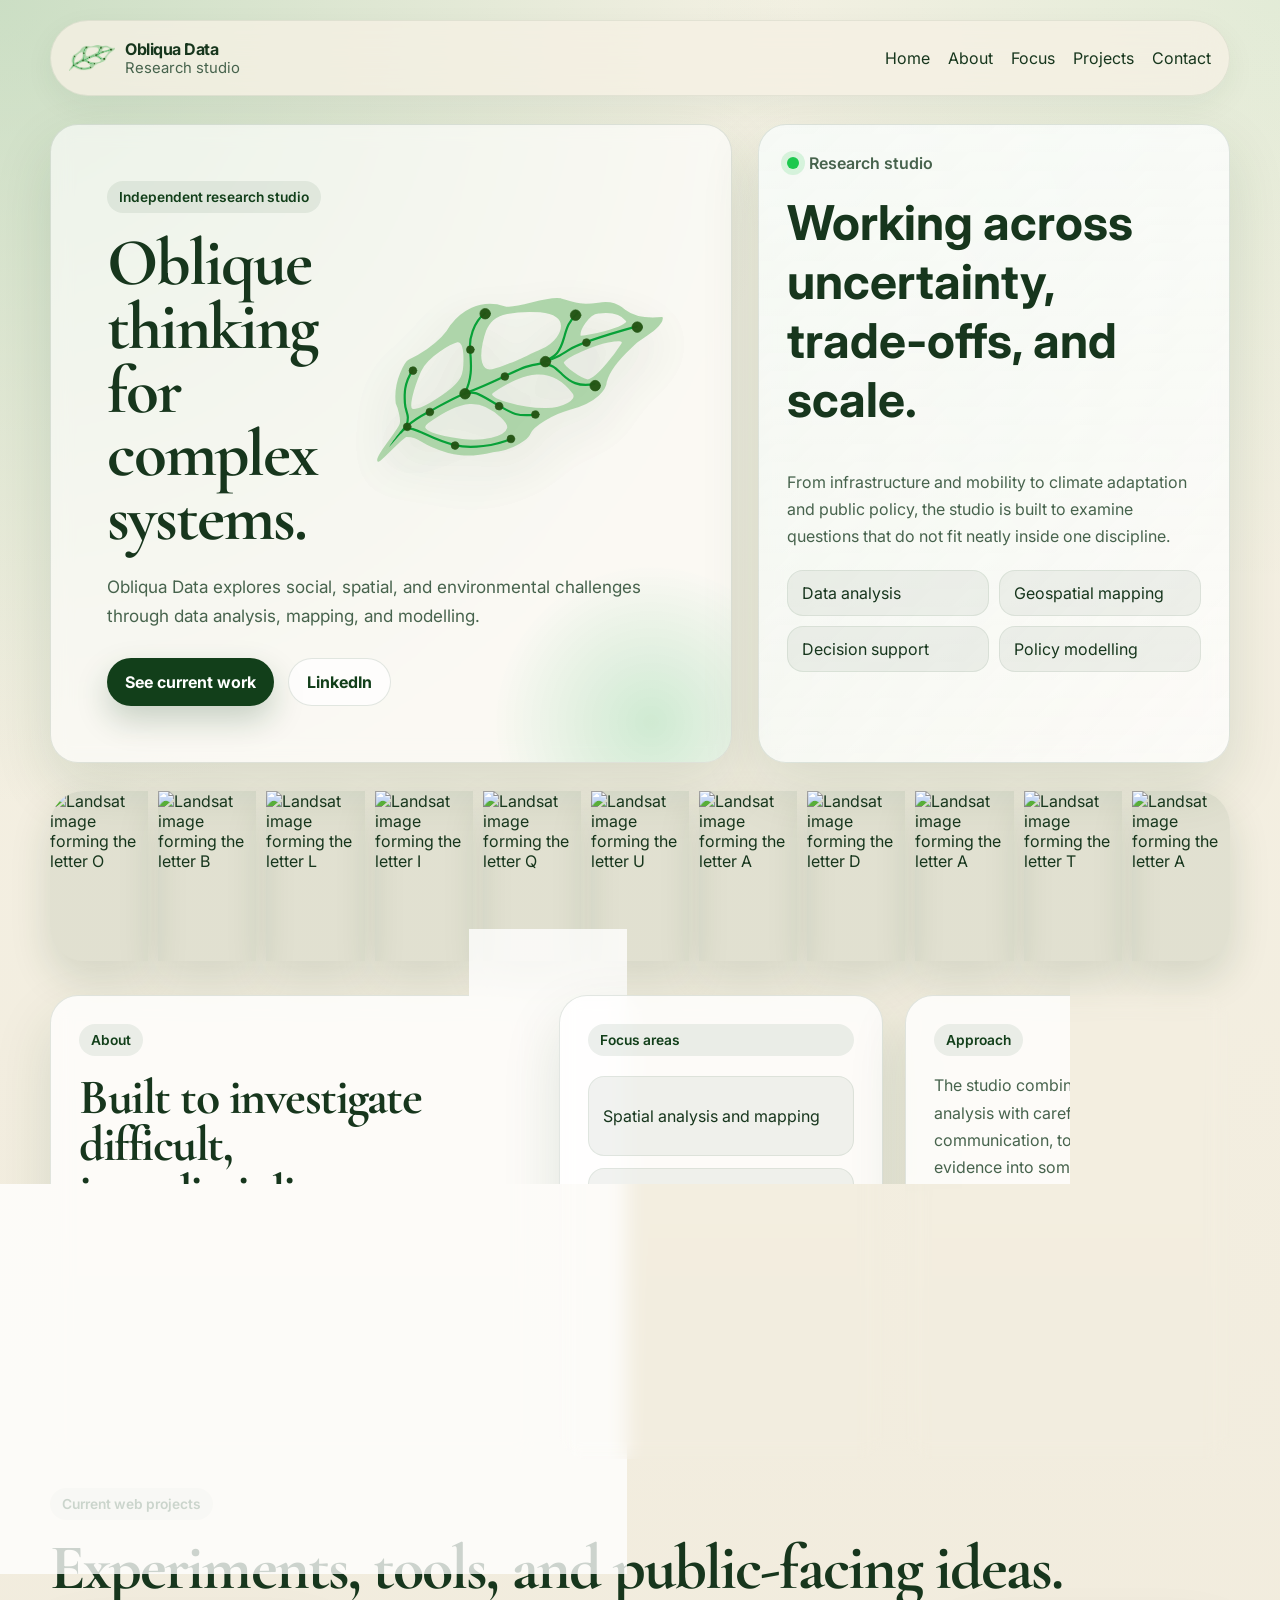
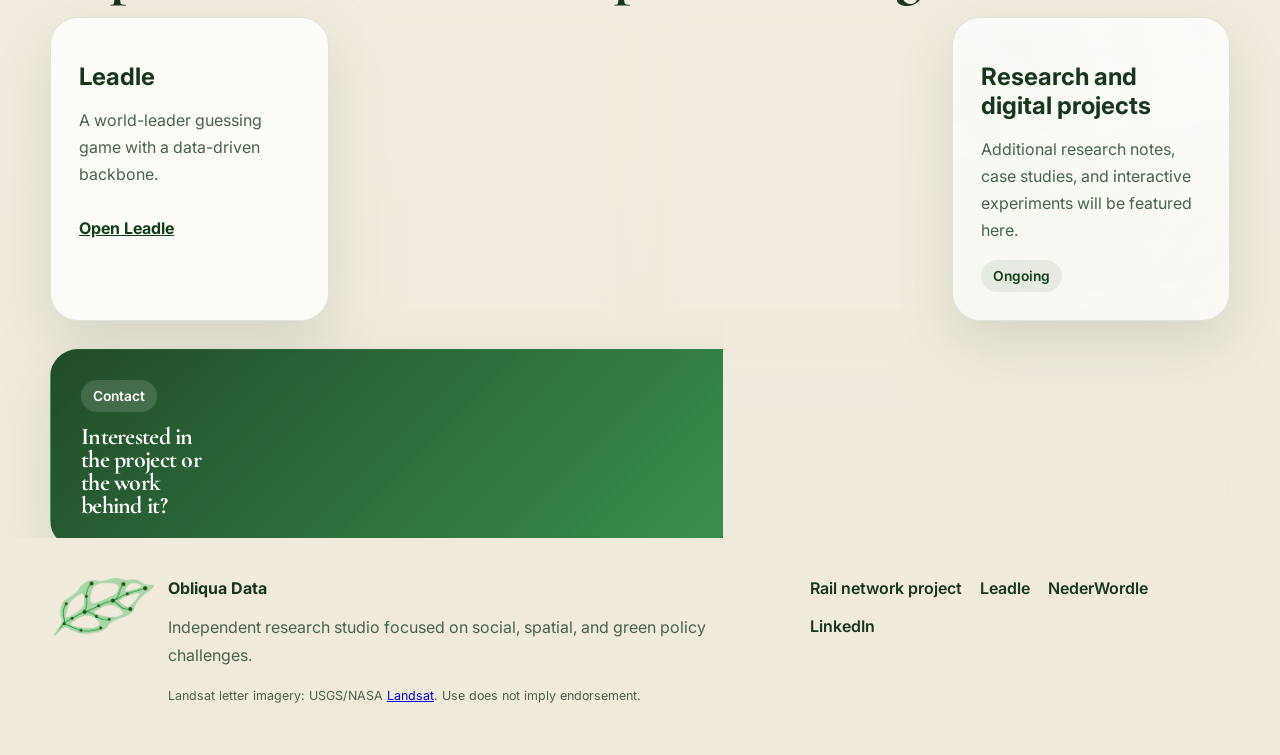
==== index.html @ 7b21f870 "Trying to fix map Fingers crossed" ====
<!DOCTYPE html>
<html lang="en">
<head>
  <meta charset="UTF-8" />
  <meta name="viewport" content="width=device-width, initial-scale=1.0" />
  <title>Obliqua Data</title>
  <meta name="description" content="Obliqua Data is an independent, data-driven research studio analyzing complex social, spatial, and green policy challenges." />
  <meta property="og:title" content="Obliqua Data" />
  <meta property="og:description" content="Independent research studio for complex social, spatial, and green policy challenges." />
  <meta property="og:type" content="website" />
  <meta property="og:image" content="assets/cover.png" />
  <meta name="theme-color" content="#123f1a" />
  <link rel="preconnect" href="https://fonts.googleapis.com" />
  <link rel="preconnect" href="https://fonts.gstatic.com" crossorigin />
  <link href="https://fonts.googleapis.com/css2?family=Inter:wght@400;500;600;700;800&family=Cormorant+Garamond:wght@500;600;700&display=swap" rel="stylesheet" />
  <link rel="stylesheet" href="styles.css" />
  <script src="./assets/site-components.js" data-base="./" defer></script>

  <link rel="icon" href="./favicon.ico" type="image/x-icon" />
  <link rel="icon" type="image/png" sizes="32x32" href="/favicon-32x32.png">
  <link rel="icon" type="image/png" sizes="16x16" href="/favicon-16x16.png">

  <!-- Open Graph -->
  <meta property="og:type" content="website">
  <meta property="og:site_name" content="ObliquaData">
  <meta property="og:title" content="Obliqua Data">
  <meta property="og:description" content="Obliqua Data is an independent, data-driven research studio analyzing complex social, spatial, and green policy challenges.">
  <meta property="og:url" content="https://obliquadata.github.io/">
  <meta property="og:image" content="https://obliquadata.github.io/assets/logo.png">
  <meta property="og:image:alt" content="Obliqua Data branding image">

  <!-- Google Tag Manager -->
  <script>(function(w,d,s,l,i){w[l]=w[l]||[];w[l].push({'gtm.start':
  new Date().getTime(),event:'gtm.js'});var f=d.getElementsByTagName(s)[0],
  j=d.createElement(s),dl=l!='dataLayer'?'&l='+l:'';j.async=true;j.src=
  'https://www.googletagmanager.com/gtm.js?id='+i+dl;f.parentNode.insertBefore(j,f);
  })(window,document,'script','dataLayer','GTM-T97ZHZK5');</script>
  <!-- End Google Tag Manager -->

  <!-- Start cookieyes banner -->
	<script id="cookieyes" type="text/javascript" src="https://cdn-cookieyes.com/client_data/74caf25dbe8d2eeb22a01fda/script.js"></script>
  <!-- End cookieyes banner -->

</head>
<body>
  <!-- Google Tag Manager (noscript) -->
  <noscript><iframe src="https://www.googletagmanager.com/ns.html?id=GTM-T97ZHZK5"
  height="0" width="0" style="display:none;visibility:hidden"></iframe></noscript>
  <!-- End Google Tag Manager (noscript) -->
  <div class="page-shell">
    <div data-site-header></div>

    <main id="top">
      <section class="hero">
        <div class="hero-copy">
          <span class="eyebrow">Independent research studio</span>
          <h1>Oblique thinking for complex systems.</h1>
          <p class="hero-text">
            Obliqua Data explores social, spatial, and environmental challenges through data analysis, mapping, and modelling.
        
          </p>
          <div class="hero-actions">
            <a class="button button-primary" href="#projects">See current work</a>
            <a class="button button-secondary" href="https://www.linkedin.com/company/obliqua-data" target="_blank" rel="noopener noreferrer">LinkedIn</a>
          </div>

          <div class="hero-logo-area" aria-hidden="true">
            <div class="interactive-logo" id="interactiveLogo">
              <img src="assets/Leaf.svg" alt="" class="interactive-logo__layer interactive-logo__outline" />
              <img src="assets/Veins.svg" alt="" class="interactive-logo__layer interactive-logo__veins" />
              <svg class="interactive-logo__overlay interactive-logo__layer" viewBox="0 0 3517 2022" preserveAspectRatio="xMidYMid meet">
                <g id="staticGraphVeins"></g>
                <g id="interactiveConnections"></g>
                <circle id="interactiveCursorNode" cx="0" cy="0" r="38"></circle>
              </svg>
              <img src="assets/Dots.svg" alt="" class="interactive-logo__layer interactive-logo__nodes" />
            </div>
          </div>
        </div>

        <aside class="hero-card">
          <div class="hero-card-top">
            <span class="status-dot"></span>
            <span>Research studio</span>
          </div>
          <h2>Working across uncertainty, trade-offs, and scale.</h2>
          <p>
            From infrastructure and mobility to climate adaptation and public policy, the studio is built
            to examine questions that do not fit neatly inside one discipline.
        
          </p>
          <ul class="signal-list">
            <li>Data analysis</li>
            <li>Geospatial mapping</li>
            <li>Decision support</li>
            <li>Policy modelling</li>
          </ul>
        </aside>
      </section>

      <section class="landsat-wordmark" aria-label="Obliqua Data spelled with Landsat satellite images. Click a letter to show its location.">
        <div class="landsat-name">
          <div class="landsat-row landsat-row-obliqua" aria-label="Obliqua">
            <figure class="landsat-letter" tabindex="0" role="button" aria-expanded="false" aria-label="Letter O, click to show location">
              <img src="https://science.nasa.gov/specials/your-name-in-landsat/images/o_0.jpg" alt="Landsat image forming the letter O" loading="lazy">
              <figcaption><strong>42°56'10.0 N 122°06'04.7 W</strong><span>Crater Lake, Oregon, United States</span></figcaption>
            </figure>

            <figure class="landsat-letter" tabindex="0" role="button" aria-expanded="false" aria-label="Letter B, click to show location">
              <img src="https://science.nasa.gov/specials/your-name-in-landsat/images/b_1.jpg" alt="Landsat image forming the letter B" loading="lazy">
              <figcaption><strong>7°37'00.1 S 62°55'17.0 W</strong><span>Humaitá, Amazonas, Brazil</span></figcaption>
            </figure>

            <figure class="landsat-letter" tabindex="0" role="button" aria-expanded="false" aria-label="Letter L, click to show location">
              <img src="https://science.nasa.gov/specials/your-name-in-landsat/images/l_1.jpg" alt="Landsat image forming the letter L" loading="lazy">
              <figcaption><strong>40°04'02.8 N 77°40'00.7 E</strong><span>Kizilsu Kyrgyz Autonomous Prefecture, Xinjiang, China</span></figcaption>
            </figure>

            <figure class="landsat-letter" tabindex="0" role="button" aria-expanded="false" aria-label="Letter I, click to show location">
              <img src="https://science.nasa.gov/specials/your-name-in-landsat/images/i_2.jpg" alt="Landsat image forming the letter I" loading="lazy">
              <figcaption><strong>18°29'15.2 S 16°10'14.6 E</strong><span>Etosha National Park, Oshikoto Region, Namibia</span></figcaption>
            </figure>

            <figure class="landsat-letter" tabindex="0" role="button" aria-expanded="false" aria-label="Letter Q, click to show location">
              <img src="https://science.nasa.gov/specials/your-name-in-landsat/images/q_1.jpg" alt="Landsat image forming the letter Q" loading="lazy">
              <figcaption><strong>8°14'31.3 S 117°59'31.2 E</strong><span>Mount Tambora, West Nusa Tenggara, Indonesia</span></figcaption>
            </figure>

            <figure class="landsat-letter" tabindex="0" role="button" aria-expanded="false" aria-label="Letter U, click to show location">
              <img src="https://science.nasa.gov/specials/your-name-in-landsat/images/u_1.jpg" alt="Landsat image forming the letter U" loading="lazy">
              <figcaption><strong>41°19'26.0 N 105°46'13.9 W</strong><span>Bamforth National Wildlife Refuge, Wyoming, United States</span></figcaption>
            </figure>

            <figure class="landsat-letter" tabindex="0" role="button" aria-expanded="false" aria-label="Letter A, click to show location">
              <img src="https://science.nasa.gov/specials/your-name-in-landsat/images/a_2.jpg" alt="Landsat image forming the letter A" loading="lazy">
              <figcaption><strong>40°39'50.8 N 47°06'36.2 E</strong><span>Lake Guakhmaz, Khachmaz District, Azerbaijan</span></figcaption>
            </figure>
          </div>

          <div class="landsat-row landsat-row-data" aria-label="Data">
            <figure class="landsat-letter" tabindex="0" role="button" aria-expanded="false" aria-label="Letter D, click to show location">
              <img src="https://science.nasa.gov/specials/your-name-in-landsat/images/d_0.jpg" alt="Landsat image forming the letter D" loading="lazy">
              <figcaption><strong>53°00'58.5 N 81°18'24.6 W</strong><span>Akimiski Island, Nunavut, Canada</span></figcaption>
            </figure>

            <figure class="landsat-letter" tabindex="0" role="button" aria-expanded="false" aria-label="Letter A, click to show location">
              <img src="https://science.nasa.gov/specials/your-name-in-landsat/images/a_4.jpg" alt="Landsat image forming the letter A" loading="lazy">
              <figcaption><strong>60°45'52.7 N 10°56'43.2 E</strong><span>Lake Mjøsa, Innlandet, Norway</span></figcaption>
            </figure>

            <figure class="landsat-letter" tabindex="0" role="button" aria-expanded="false" aria-label="Letter T, click to show location">
              <img src="https://science.nasa.gov/specials/your-name-in-landsat/images/t_0.jpg" alt="Landsat image forming the letter T" loading="lazy">
              <figcaption><strong>23°10'30.0 N 53°47'52.8 E</strong><span>Liwa Oasis, Abu Dhabi, United Arab Emirates</span></figcaption>
            </figure>

            <figure class="landsat-letter" tabindex="0" role="button" aria-expanded="false" aria-label="Letter A, click to show location">
              <img src="https://science.nasa.gov/specials/your-name-in-landsat/images/a_3.jpg" alt="Landsat image forming the letter A" loading="lazy">
              <figcaption><strong>62°33'17.7 N 164°56'10.3 W</strong><span>Yukon River Delta, Alaska, United States</span></figcaption>
            </figure>
          </div>
        </div>
      </section>

      <section class="content-grid" id="about">
        <article class="panel panel-large">
          <span class="section-label">About</span>
          <h2>Built to investigate difficult, interdisciplinary problems.</h2>
          <p>
            Obliqua Data is a small studio focused on challenges shaped by space, systems, uncertainty,
            and public decision-making. The emphasis is on using evidence well: to map, model,
            compare, and communicate complex issues clearly.
        
          </p>
        </article>

        <article class="panel" id="focus">
          <span class="section-label">Focus areas</span>
          <ul class="feature-list">
            <li>Spatial analysis and mapping</li>
            <li>Climate and sustainability questions</li>
            <li>Infrastructure and mobility systems</li>
            <li>Policy trade-off analysis</li>
          </ul>
        </article>

        <article class="panel">
          <span class="section-label">Approach</span>
          <p>
            The studio combines quantitative analysis with careful framing and communication, to turn
            complex evidence into something decision-makers can actually use.
        
          </p>
        </article>
      </section>

      <section class="projects" id="projects">
        <div class="section-heading">
          <span class="section-label">Current web projects</span>
          <h2>Experiments, tools, and public-facing ideas.</h2>
        </div>

        <div class="project-cards">
          <article class="project-card">
            <h3>Leadle</h3>
            <p>A world-leader guessing game with a data-driven backbone.</p>
            <a href="https://obliquadata.github.io/leadle/" target="_blank" rel="noopener noreferrer">Open Leadle</a>
          </article>

          <article class="project-card">
            <h3>NederWordle</h3>
            <p>A Dutch word game built to make vocabulary practice more playful.</p>
            <a href="https://obliquadata.github.io/nederwordle/" target="_blank" rel="noopener noreferrer">Open NederWordle</a>
          </article>


          <article class="project-card">
            <h3>Rail Network from Scratch</h3>
            <p>An exploratory framework for building and evaluating passenger rail networks.</p>
            <a href="rail-network/">Explore the rail project</a>
          </article>

          <article class="project-card project-card-muted">
            <h3>Research and digital projects</h3>
            <p>Additional research notes, case studies, and interactive experiments will be featured here.</p>
            <span class="coming-soon">Ongoing</span>
          </article>
        </div>
      </section>

      <section class="contact-panel" id="contact">
        <div>
          <span class="section-label">Contact</span>
          <h2>Interested in the project or the work behind it?</h2>
        </div>
        <a class="button button-primary" href="https://www.linkedin.com/company/obliqua-data" target="_blank" rel="noopener noreferrer">Visit LinkedIn</a>
      </section>
    </main>
    <div data-site-footer></div>
  </div>
  <script>
    document.querySelectorAll('.landsat-letter').forEach((letter) => {
      const toggleLocation = () => {
        const willOpen = !letter.classList.contains('is-active');
        document.querySelectorAll('.landsat-letter.is-active').forEach((openLetter) => {
          if (openLetter !== letter) {
            openLetter.classList.remove('is-active');
            openLetter.setAttribute('aria-expanded', 'false');
          }
        });
        letter.classList.toggle('is-active', willOpen);
        letter.setAttribute('aria-expanded', String(willOpen));
      };

      letter.addEventListener('click', toggleLocation);
      letter.addEventListener('keydown', (event) => {
        if (event.key === 'Enter' || event.key === ' ') {
          event.preventDefault();
          toggleLocation();
        }
        if (event.key === 'Escape') {
          letter.classList.remove('is-active');
          letter.setAttribute('aria-expanded', 'false');
        }
      });
    });

    document.addEventListener('click', (event) => {
      if (!event.target.closest('.landsat-letter')) {
        document.querySelectorAll('.landsat-letter.is-active').forEach((letter) => {
          letter.classList.remove('is-active');
          letter.setAttribute('aria-expanded', 'false');
        });
      }
    });

    const interactiveLogo = document.getElementById('interactiveLogo');
    const heroCopy = document.querySelector('.hero-copy');
    const connectionsGroup = document.getElementById('interactiveConnections');
    const cursorNode = document.getElementById('interactiveCursorNode');

    if (interactiveLogo && heroCopy && connectionsGroup && cursorNode) {
      const viewBoxWidth = 3517;
      const viewBoxHeight = 2022;
      const nearThresholdPx = 320;
      const maxConnectionDistance = 3000;
      const maxConnections = 5;
      const nodes = [
        { x: 1322.8, y: 195.2, r: 69 },
        { x: 2438.6, y: 213.3, r: 69 },
        { x: 3200.1, y: 360.5, r: 69 },
        { x: 1139.4, y: 638.4, r: 51 },
        { x: 2571.7, y: 550.9, r: 51 },
        { x: 2066.3, y: 785.7, r: 69 },
        { x: 1564.6, y: 969.1, r: 51 },
        { x: 2680.4, y: 1081.7, r: 69 },
        { x: 1074.3, y: 1181.7, r: 69 },
        { x: 1493.7, y: 1334.6, r: 51 },
        { x: 1941.7, y: 1437.4, r: 51 },
        { x: 430.7, y: 896.6, r: 51 },
        { x: 639.2, y: 1406.3, r: 51 },
        { x: 359.9, y: 1589.3, r: 51 },
        { x: 1640.0, y: 1737.9, r: 51 },
        { x: 950.4, y: 1819.5, r: 51 }
      ];

      function distanceToRect(x, y, rect) {
        const dx = Math.max(rect.left - x, 0, x - rect.right);
        const dy = Math.max(rect.top - y, 0, y - rect.bottom);
        return Math.hypot(dx, dy);
      }

      function clearConnections() {
        connectionsGroup.innerHTML = '';
        cursorNode.style.opacity = '0';
        heroCopy.classList.remove('is-logo-active');
      }

      function buildConnectionPath(fromX, fromY, toX, toY, bendDirection) {
        const dx = toX - fromX;
        const dy = toY - fromY;
        const length = Math.hypot(dx, dy) || 1;
        const normalX = -dy / length;
        const normalY = dx / length;
        const curve = Math.min(150, length * 0.14) * bendDirection;
        const controlX = (fromX + toX) / 2 + normalX * curve;
        const controlY = (fromY + toY) / 2 + normalY * curve;
        return `M ${fromX.toFixed(1)} ${fromY.toFixed(1)} Q ${controlX.toFixed(1)} ${controlY.toFixed(1)} ${toX.toFixed(1)} ${toY.toFixed(1)}`;
      }

      function renderConnections(clientX, clientY) {
        const rect = interactiveLogo.getBoundingClientRect();
        if (distanceToRect(clientX, clientY, rect) > nearThresholdPx) {
          clearConnections();
          return;
        }

        const localX = ((clientX - rect.left) / rect.width) * viewBoxWidth;
        const localY = ((clientY - rect.top) / rect.height) * viewBoxHeight;
        const ranked = nodes
          .map((node) => ({ node, distance: Math.hypot(node.x - localX, node.y - localY) }))
          .filter((item) => item.distance <= maxConnectionDistance)
          .sort((a, b) => a.distance - b.distance)
          .slice(0, maxConnections);

        if (!ranked.length) {
          clearConnections();
          return;
        }

        heroCopy.classList.add('is-logo-active');
        cursorNode.setAttribute('cx', localX.toFixed(1));
        cursorNode.setAttribute('cy', localY.toFixed(1));
        cursorNode.style.opacity = '1';

        connectionsGroup.innerHTML = ranked
          .map((item, index) => {
            const opacity = Math.max(0.28, 1 - item.distance / (maxConnectionDistance * 1.15));
            const width = index === 0 ? 34 : 26;
            const bendDirection = index % 2 === 0 ? 1 : -1;
            return `<path d="${buildConnectionPath(localX, localY, item.node.x, item.node.y, bendDirection)}" style="opacity:${opacity.toFixed(3)}; stroke-width:${width};"></path>`;
          })
          .join('');
      }

      clearConnections();

      heroCopy.addEventListener('mousemove', (event) => {
        renderConnections(event.clientX, event.clientY);
      });

      heroCopy.addEventListener('mouseleave', () => {
        clearConnections();
      });
    }
  </script>
</body>
</html>
---- styles.css ----
:root {
  --bg: #f5f1e4;
  --bg-soft: #efe8d5;
  --panel: rgba(255, 255, 255, 0.6);
  --panel-strong: rgba(255, 255, 255, 0.78);
  --text: #17361d;
  --muted: #47634d;
  --line: rgba(18, 63, 26, 0.12);
  --green: #123f1a;
  --green-bright: #09a53c;
  --green-soft: #a9cfaa;
  --shadow: 0 24px 60px rgba(18, 63, 26, 0.12);
  --radius: 28px;
}

* {
  box-sizing: border-box;
}

html {
  scroll-behavior: smooth;
}

body {
  margin: 0;
  font-family: "Inter", system-ui, sans-serif;
  color: var(--text);
  background:
    radial-gradient(circle at top left, rgba(169, 207, 170, 0.55), transparent 30%),
    radial-gradient(circle at top right, rgba(9, 165, 60, 0.08), transparent 22%),
    linear-gradient(180deg, #f5f1e4 0%, #f0eadb 100%);
}

img {
  display: block;
  max-width: 100%;
}

.page-shell {
  width: min(1180px, calc(100% - 32px));
  margin: 0 auto;
  padding: 20px 0 36px;
}

.site-header {
  position: sticky;
  top: 12px;
  z-index: 20;
  display: flex;
  align-items: center;
  justify-content: space-between;
  gap: 24px;
  padding: 14px 18px;
  margin-bottom: 28px;
  background: rgba(245, 241, 228, 0.8);
  border: 1px solid rgba(18, 63, 26, 0.08);
  border-radius: 999px;
  backdrop-filter: blur(16px);
  box-shadow: 0 10px 30px rgba(18, 63, 26, 0.06);
}

.brand {
  display: flex;
  align-items: center;
  gap: 10px;
  text-decoration: none;
  color: inherit;
  min-width: 0;
}

.brand-mark {
  width: 46px;
  height: 46px;
  object-fit: contain;
  border-radius: 0;
  box-shadow: none;
  background: transparent;
}

.brand-name,
.brand-tag {
  display: block;
}

.brand-name {
  font-weight: 700;
  letter-spacing: -0.03em;
}

.brand-tag {
  color: var(--muted);
  font-size: 0.93rem;
}

.site-nav {
  display: flex;
  flex-wrap: wrap;
  gap: 18px;
}

.site-nav a,
.footer-links a {
  color: var(--text);
  text-decoration: none;
}

.site-nav a:hover,
.footer-links a:hover,
.project-card a:hover {
  text-decoration: underline;
}

.hero {
  display: grid;
  grid-template-columns: 1.3fr 0.9fr;
  gap: 26px;
  align-items: stretch;
  margin-bottom: 28px;
}

.hero-copy,
.hero-card,
.panel,
.project-card,
.contact-panel {
  border: 1px solid var(--line);
  border-radius: var(--radius);
  background: var(--panel);
  backdrop-filter: blur(10px);
  box-shadow: var(--shadow);
}

.hero-copy {
  --hero-logo-space: clamp(250px, 34%, 390px);
  padding: 56px;
  position: relative;
  overflow: hidden;
}

.hero-copy::after {
  content: "";
  position: absolute;
  inset: auto -80px -120px auto;
  width: 320px;
  height: 320px;
  background: radial-gradient(circle, rgba(9, 165, 60, 0.18), transparent 70%);
  pointer-events: none;
}

.hero-copy > :not(.hero-logo-area) {
  position: relative;
  z-index: 2;
}

.hero-text,
.hero-actions {
  max-width: min(58ch, calc(100% - var(--hero-logo-space) - 26px));
}

.hero-logo-area {
  position: absolute;
  top: 40%;
  right: 10%;
  transform: translateY(-50%);
  width: min(42%, 360px);
  aspect-ratio: 3517 / 2022;
  z-index: 1;
}

.interactive-logo {
  position: relative;
  width: 100%;
  height: 100%;
  transition: transform 0.24s ease, filter 0.24s ease;
}

.interactive-logo__layer {
  position: absolute;
  inset: 0;
  width: 100%;
  height: 100%;
  object-fit: contain;
  pointer-events: none;
}

.interactive-logo__outline,
.interactive-logo__veins,
.interactive-logo__nodes {
  opacity: 0.96;
  filter: drop-shadow(0 18px 26px rgba(18, 63, 26, 0.12));
}

.interactive-logo__outline {
  inset: 0;
  z-index: 1;
}

.interactive-logo__veins {
  left: 0.2275%;
  top: 8.7043%;
  width: 94.5124%;
  height: 89.1197%;
  z-index: 2;
}

.interactive-logo__overlay {
  inset: 0;
  z-index: 3;
  overflow: visible;
}

.interactive-logo__nodes {
  left: 8.7575%;
  top: 6.2315%;
  width: 84.2195%;
  height: 86.3501%;
  z-index: 4;
}


.hero-copy:hover .interactive-logo {
  transform: translateY(-1px) scale(1.01);
}

.hero-copy:hover .interactive-logo__outline,
.hero-copy:hover .interactive-logo__veins,
.hero-copy:hover .interactive-logo__nodes {
  filter: drop-shadow(0 22px 34px rgba(18, 63, 26, 0.14));
}

.graph-edge {
  fill: none;
  stroke: rgba(2, 160, 52, 0.92);
  stroke-width: 34;
  stroke-linecap: round;
  stroke-linejoin: round;
  transition: opacity 0.16s ease, stroke-width 0.16s ease, filter 0.16s ease;
  filter: drop-shadow(0 0 6px rgba(9, 165, 60, 0.16));
}

.graph-edge.is-interrupted {
  opacity: 0;
}

.graph-edge-dynamic {
  stroke-width: 36;
  filter: drop-shadow(0 0 10px rgba(9, 165, 60, 0.28));
  animation: connectionGlow 2.8s ease-in-out infinite;
}

#interactiveConnections path {
  fill: none;
  stroke: rgba(9, 165, 60, 0.88);
  stroke-linecap: round;
  filter: drop-shadow(0 0 8px rgba(9, 165, 60, 0.2));
  animation: connectionGlow 2.8s ease-in-out infinite;
}

#interactiveNodeHighlights {
  display: none;
}

#interactiveCursorNode {
  fill: #225312;
  stroke: #225312;
  stroke-width: 16;
  filter: drop-shadow(0 0 10px rgba(9, 165, 60, 0.25));
  transition: opacity 0.18s ease;
  transform-box: fill-box;
  transform-origin: center;
  animation: cursorPulse 2.2s ease-in-out infinite;
  opacity: 0;
}

@keyframes connectionGlow {
  0%, 100% {
    stroke: rgba(2, 160, 52, 0.82);
    filter: drop-shadow(0 0 6px rgba(9, 165, 60, 0.14));
  }
  50% {
    stroke: rgba(2, 160, 52, 0.98);
    filter: drop-shadow(0 0 12px rgba(9, 165, 60, 0.28));
  }
}

@keyframes cursorPulse {
  0%, 100% {
    transform: scale(1);
    filter: drop-shadow(0 0 8px rgba(9, 165, 60, 0.18));
  }
  50% {
    transform: scale(1.08);
    filter: drop-shadow(0 0 16px rgba(9, 165, 60, 0.3));
  }
}

.eyebrow,
.section-label,
.status-dot,
.coming-soon {
  display: inline-flex;
  align-items: center;
  gap: 8px;
}

.eyebrow,
.section-label,
.coming-soon {
  padding: 8px 12px;
  border-radius: 999px;
  background: rgba(18, 63, 26, 0.08);
  font-size: 0.86rem;
  font-weight: 600;
  color: var(--green);
}

.hero h1,
.section-heading h2,
.panel h2,
.contact-panel h2 {
  margin: 18px 0 0;
  font-family: "Cormorant Garamond", Georgia, serif;
  line-height: 0.95;
  letter-spacing: -0.03em;
}

.hero h1 {
  font-size: clamp(3.2rem, 8vw, 4.2rem);
  max-width: 9ch;
}

.hero-text,
.hero-card p,
.panel p,
.project-card p,
.site-footer p {
  color: var(--muted);
  line-height: 1.7;
}

.hero-text {
  max-width: 58ch;
  margin: 22px 0 0;
  font-size: 1.07rem;
}

.hero-actions {
  display: flex;
  flex-wrap: wrap;
  gap: 14px;
  margin-top: 28px;
}

.button {
  display: inline-flex;
  align-items: center;
  justify-content: center;
  min-height: 48px;
  padding: 0 18px;
  border-radius: 999px;
  text-decoration: none;
  font-weight: 700;
  transition: transform 0.18s ease, box-shadow 0.18s ease, background 0.18s ease;
}

.button:hover {
  transform: translateY(-1px);
}

.button-primary {
  background: var(--green);
  color: #fff;
  box-shadow: 0 14px 32px rgba(18, 63, 26, 0.22);
}

.button-secondary {
  background: rgba(255, 255, 255, 0.7);
  color: var(--green);
  border: 1px solid rgba(18, 63, 26, 0.12);
}

.hero-card {
  padding: 28px;
  background:
    linear-gradient(180deg, rgba(255,255,255,0.84), rgba(255,255,255,0.7)),
    linear-gradient(135deg, rgba(169, 207, 170, 0.55), rgba(255,255,255,0.1));
}

.hero-card-top {
  display: flex;
  align-items: center;
  gap: 10px;
  color: var(--muted);
  font-weight: 600;
}

.status-dot {
  width: 12px;
  height: 12px;
  border-radius: 50%;
  background: #1cc84e;
  box-shadow: 0 0 0 6px rgba(28, 200, 78, 0.15);
}

.hero-card h2 {
  font-size: clamp(2rem, 4vw, 3rem);
  margin-top: 20px;
}

.signal-list,
.feature-list {
  margin: 20px 0 0;
  padding: 0;
  list-style: none;
}

.signal-list {
  display: grid;
  grid-template-columns: repeat(2, minmax(0, 1fr));
  gap: 10px;
}

.signal-list li,
.feature-list li {
  padding: 12px 14px;
  border-radius: 16px;
  background: rgba(18, 63, 26, 0.06);
  border: 1px solid rgba(18, 63, 26, 0.08);
}

.cover-strip {
  margin-bottom: 28px;
  overflow: hidden;
  border-radius: calc(var(--radius) + 4px);
  border: 1px solid var(--line);
  box-shadow: var(--shadow);
}

.cover-strip img {
  width: 100%;
  max-height: 190px;
  object-fit: cover;
}

.content-grid {
  display: grid;
  grid-template-columns: 1.2fr 0.8fr 0.8fr;
  gap: 22px;
  margin-bottom: 28px;
}

.panel {
  padding: 28px;
  background: var(--panel-strong);
}

.panel-large {
  grid-column: span 1;
}

.panel h2 {
  font-size: clamp(2rem, 4vw, 3.1rem);
}

.projects {
  margin-bottom: 28px;
}

.section-heading {
  margin-bottom: 18px;
}

.section-heading h2 {
  font-size: clamp(2.2rem, 5vw, 4rem);
}

.project-cards {
  display: grid;
  grid-template-columns: repeat(3, minmax(0, 1fr));
  gap: 22px;
}

.project-card {
  padding: 28px;
  background: var(--panel-strong);
}

.project-card h3 {
  margin: 16px 0 0;
  font-size: 1.5rem;
}

.project-card a {
  display: inline-block;
  margin-top: 14px;
  font-weight: 700;
  color: var(--green);
}

.project-card-muted {
  background:
    linear-gradient(180deg, rgba(255,255,255,0.82), rgba(255,255,255,0.68)),
    linear-gradient(135deg, rgba(169, 207, 170, 0.25), rgba(255,255,255,0.05));
}

.contact-panel {
  display: flex;
  align-items: center;
  justify-content: space-between;
  gap: 24px;
  padding: 30px;
  margin-bottom: 18px;
  background:
    linear-gradient(135deg, rgba(18, 63, 26, 0.93), rgba(9, 165, 60, 0.74));
  color: #fff;
}

.contact-panel .section-label {
  background: rgba(255, 255, 255, 0.14);
  color: #fff;
}

.contact-panel h2 {
  margin-top: 14px;
  max-width: 12ch;
}

.contact-panel .button-primary {
  background: #fff;
  color: var(--green);
  box-shadow: none;
}

.site-footer {
  display: flex;
  align-items: flex-start;
  justify-content: space-between;
  gap: 24px;
  padding: 12px 4px 0;
}

.footer-links {
  display: flex;
  flex-wrap: wrap;
  gap: 18px;
  font-weight: 600;
}

@media (max-width: 980px) {
  .hero,
  .content-grid,
  .project-cards {
    grid-template-columns: 1fr;
  }

  .contact-panel,
  .site-footer,
  .site-header {
    flex-direction: column;
    align-items: flex-start;
  }

  .hero-copy {
    --hero-logo-space: 0px;
    padding: 34px;
  }

  .hero-text,
  .hero-actions {
    max-width: 58ch;
  }

  .hero-logo-area {
    position: relative;
    top: auto;
    right: auto;
    transform: none;
    width: min(340px, 72%);
    margin: 26px auto 0;
  }

  .signal-list {
    grid-template-columns: 1fr 1fr;
  }
}

@media (max-width: 640px) {
  .page-shell {
    width: min(100% - 20px, 1180px);
    padding-top: 12px;
  }

  .site-header {
    padding: 16px;
    border-radius: 28px;
  }

  .site-nav {
    gap: 12px;
  }

  .hero-copy,
  .hero-card,
  .panel,
  .project-card,
  .contact-panel {
    padding: 22px;
  }

  .hero-logo-area {
    width: min(300px, 86%);
    margin-top: 22px;
  }

  .signal-list {
    grid-template-columns: 1fr;
  }

  .brand-mark {
    width: 40px;
    height: 40px;
  }
}

.landsat-wordmark {
  margin: 26px 0 34px;
  padding: 0;
  border: 0;
  background: transparent;
  box-shadow: none;
  overflow: visible;
}

.landsat-name {
  display: flex;
  width: 100%;
  gap: 10px;
  align-items: stretch;
  justify-content: center;
}

.landsat-row {
  display: contents;
}

.landsat-letter {
  position: relative;
  flex: 1 1 0;
  min-width: 0;
  height: clamp(118px, 14vw, 170px);
  margin: 0;
  overflow: visible;
  border: 0;
  background: rgba(18, 63, 26, 0.08);
  box-shadow: 0 18px 42px rgba(18, 63, 26, 0.14);
  cursor: pointer;
  transition: transform 0.18s ease, box-shadow 0.18s ease, filter 0.18s ease;
}

.landsat-letter:first-child {
  border-radius: 34px 0 0 34px;
}

.landsat-letter:last-child {
  border-radius: 0 34px 34px 0;
}

.landsat-letter:hover {
  filter: saturate(1.06) contrast(1.03);
}

.landsat-letter:focus-visible,
.landsat-letter.is-active {
  z-index: 5;
  transform: translateY(-2px);
  box-shadow: 0 24px 52px rgba(18, 63, 26, 0.2);
  outline: 3px solid rgba(9, 165, 60, 0.34);
  outline-offset: 4px;
}

.landsat-letter img {
  display: block;
  width: 100%;
  height: 100%;
  object-fit: cover;
}

.landsat-letter:first-child img {
  border-radius: 34px 0 0 34px;
}

.landsat-letter:last-child img {
  border-radius: 0 34px 34px 0;
}

.landsat-row-obliqua .landsat-letter:last-child,
.landsat-row-data .landsat-letter:first-child,
.landsat-row-obliqua .landsat-letter:last-child img,
.landsat-row-data .landsat-letter:first-child img {
  border-radius: 0;
}

.landsat-letter figcaption {
  position: absolute;
  left: 50%;
  bottom: calc(100% + 12px);
  width: max-content;
  max-width: min(240px, 72vw);
  display: grid;
  gap: 3px;
  padding: 10px 12px;
  border: 1px solid rgba(18, 63, 26, 0.14);
  border-radius: 16px;
  color: var(--green);
  background: rgba(255, 255, 255, 0.94);
  backdrop-filter: blur(10px);
  box-shadow: 0 16px 34px rgba(18, 63, 26, 0.18);
  opacity: 0;
  transform: translate(-50%, 8px);
  transition: opacity 0.16s ease, transform 0.16s ease;
  pointer-events: none;
}

.landsat-letter figcaption::after {
  content: "";
  position: absolute;
  left: 50%;
  top: 100%;
  width: 12px;
  height: 12px;
  background: rgba(255, 255, 255, 0.94);
  border-right: 1px solid rgba(18, 63, 26, 0.14);
  border-bottom: 1px solid rgba(18, 63, 26, 0.14);
  transform: translate(-50%, -6px) rotate(45deg);
}

.landsat-letter.is-active figcaption {
  opacity: 1;
  transform: translate(-50%, 0);
}

.landsat-letter figcaption strong {
  font-size: 0.72rem;
  letter-spacing: 0.14em;
  text-transform: uppercase;
}

.landsat-letter figcaption span {
  font-size: 0.78rem;
  line-height: 1.3;
}

.footer-credit {
  max-width: 62ch;
  font-size: 0.78rem;
  line-height: 1.45;
}

@media (max-width: 760px) {
  .landsat-name {
    flex-direction: column;
    gap: 8px;
  }

  .landsat-row {
    display: flex;
    gap: 8px;
    width: 100%;
  }

  .landsat-letter {
    height: clamp(92px, 22vw, 130px);
  }

  .landsat-row-obliqua .landsat-letter:first-child,
  .landsat-row-data .landsat-letter:first-child,
  .landsat-row-obliqua .landsat-letter:first-child img,
  .landsat-row-data .landsat-letter:first-child img {
    border-radius: 26px 0 0 26px;
  }

  .landsat-row-obliqua .landsat-letter:last-child,
  .landsat-row-data .landsat-letter:last-child,
  .landsat-row-obliqua .landsat-letter:last-child img,
  .landsat-row-data .landsat-letter:last-child img {
    border-radius: 0 26px 26px 0;
  }

  .landsat-letter figcaption {
    bottom: calc(100% + 9px);
  }
}

@media (max-width: 440px) {
  .landsat-name,
  .landsat-row {
    gap: 5px;
  }

  .landsat-letter {
    height: clamp(76px, 22vw, 98px);
  }
}

#focus {
  display: flex;
  flex-direction: column;
}

#focus .feature-list {
  flex: 1;
  display: flex;
  flex-direction: column;
  justify-content: space-between;
  gap: 12px;
}

#focus .feature-list li {
  flex: 1;
  display: flex;
  align-items: center;
}

html {
  overflow-x: clip;
}

body {
  width: 100%;
  max-width: 100%;
  overflow-x: clip;
}

/* CookieYes banner: match theme */
.cky-consent-container,
.cky-consent-container * {
  font-family: Inter, system-ui, -apple-system, BlinkMacSystemFont, "Segoe UI", sans-serif !important;
}

.cky-consent-container .cky-consent-bar {
  background: var(--card) !important;
  color: var(--text) !important;
  border: 1px solid var(--border) !important;
  border-radius: 24px !important;
  box-shadow: var(--shadow) !important;
  backdrop-filter: blur(22px) !important;
}

.cky-consent-container .cky-title,
.cky-consent-container .cky-notice-des,
.cky-consent-container [data-cky-tag="powered-by"] {
  color: var(--text) !important;
}

.cky-consent-container .cky-notice-des p,
.cky-consent-container [data-cky-tag="powered-by"] {
  color: var(--muted) !important;
}

.cky-consent-container .cky-btn {
  border-radius: 16px !important;
  font-weight: 700 !important;
  padding: 12px 16px !important;
}

.cky-consent-container .cky-btn-accept {
  background: linear-gradient(135deg, #5b9440, #3f7d2f) !important;
  border-color: transparent !important;
  color: #f8fbf3 !important;
}

.cky-consent-container .cky-btn-customize,
.cky-consent-container .cky-btn-reject {
  background: var(--chip-bg) !important;
  border-color: var(--chip-border) !important;
  color: var(--text) !important;
}

.cky-consent-container .cky-banner-btn-close {
  background: var(--chip-bg) !important;
  border: 1px solid var(--chip-border) !important;
  border-radius: 999px !important;
}

.cky-consent-container .cky-banner-btn-close img {
  filter: invert(22%) sepia(21%) saturate(1125%) hue-rotate(61deg) brightness(92%) contrast(87%) !important;
}

/* Light theme */
.cky-modal .cky-preference-center,
.cky-modal .cky-footer-wrapper {
  background: rgba(252, 248, 239, 0.97) !important;
  border-color: rgba(50, 95, 34, 0.14) !important;
}

.cky-modal .cky-accordion,
.cky-modal .cky-audit-table {
  background: rgba(255, 251, 243, 0.82) !important;
  border-color: rgba(50, 95, 34, 0.14) !important;
}

.cky-modal .cky-btn-accept,
.cky-modal .cky-btn-preferences {
  background: linear-gradient(135deg, #5b9440, #3f7d2f) !important;
  color: #f8fbf3 !important;
}

.cky-modal .cky-policy,
.cky-modal .cky-show-desc-btn {
  color: #3f7d2f !important;
}

.cky-modal .cky-btn-close img {
  filter: invert(22%) sepia(21%) saturate(1125%) hue-rotate(61deg) brightness(92%) contrast(87%) !important;
}

.cky-modal .cky-footer-shadow {
  background: linear-gradient(180deg, rgba(252, 248, 239, 0), rgba(252, 248, 239, 0.97) 100%) !important;
}

.cky-modal .cky-preference-center,
.cky-modal .cky-footer-wrapper {
  background: rgba(252, 248, 239, 0.97) !important;
  border-color: rgba(50, 95, 34, 0.14) !important;
}

.cky-modal .cky-accordion,
.cky-modal .cky-audit-table {
  background: rgba(255, 251, 243, 0.82) !important;
  border-color: rgba(50, 95, 34, 0.14) !important;
}

.cky-modal .cky-btn-accept,
.cky-modal .cky-btn-preferences {
  background: linear-gradient(135deg, #5b9440, #3f7d2f) !important;
  color: #f8fbf3 !important;
}

.cky-modal .cky-policy,
.cky-modal .cky-show-desc-btn {
  color: #3f7d2f !important;
}

.cky-modal .cky-btn-close img {
  filter: invert(22%) sepia(21%) saturate(1125%) hue-rotate(61deg) brightness(92%) contrast(87%) !important;
}

.cky-modal .cky-footer-shadow {
  background: linear-gradient(180deg, rgba(252, 248, 239, 0), rgba(252, 248, 239, 0.97) 100%) !important;
}

.cky-modal {
  background: transparent !important;
}

.cky-switch input[type="checkbox"]:checked {
    background-color: #47634d !important;
}

.footer-brand {
  display: flex;
  align-items: flex-start;
  gap: 14px;
}

.footer-logo {
  width: 100px;
  height: auto;
  object-fit: contain;
  flex: 0 0 auto;
}

@media (max-width: 640px) {
  .footer-logo {
    width: 100px;
    height: auto;
  }
}



/* Hide the real cursor only while the logo is acting as the cursor node. */
.hero-copy.is-logo-active,
.hero-copy.is-logo-active *,
.hero-copy.is-logo-active a,
.hero-copy.is-logo-active button,
.hero-copy.is-logo-active [role="button"] {
  cursor: none !important;
}

body {
  cursor: url("./assets/cursor.png") 0 0, auto;
}

a,
button,
[role="button"],
.landsat-letter {
  cursor: url("./assets/click.png") 0 0, pointer;
}


/* Project cards can now hold research case studies as well as web projects. */
.project-cards {
  grid-template-columns: repeat(auto-fit, minmax(240px, 1fr));
}
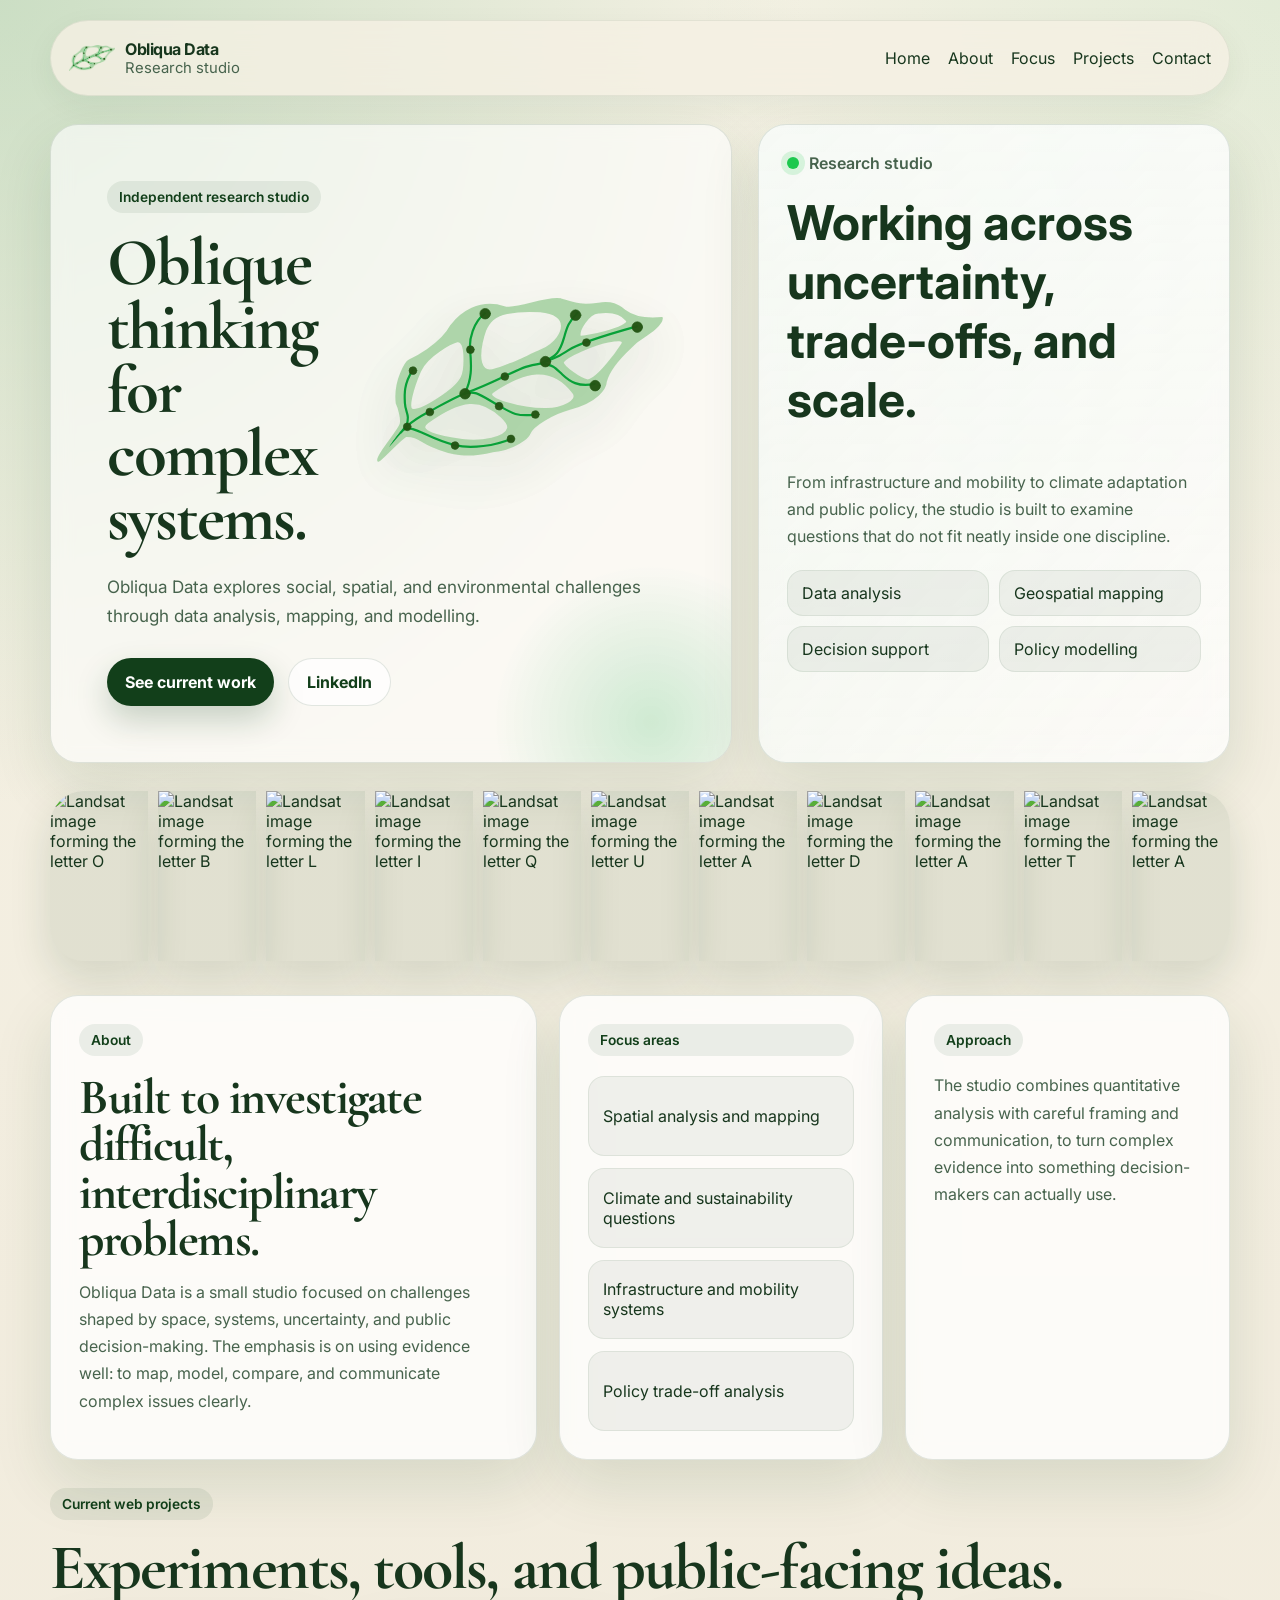
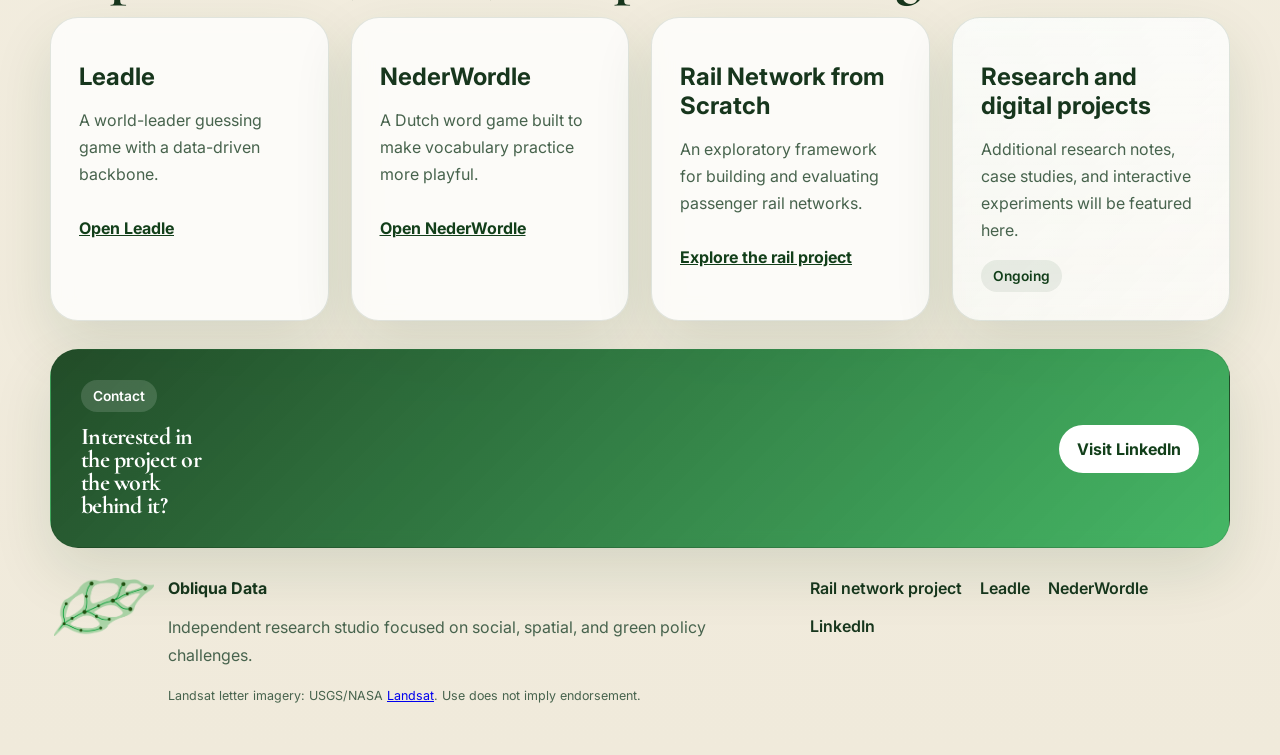
==== commit ca5c0c6c: "Trying to fix maps again I ran out of summary credits" ====
--- a/index.html
+++ b/index.html
@@ -14,7 +14,6 @@
   <link rel="preconnect" href="https://fonts.gstatic.com" crossorigin />
   <link href="https://fonts.googleapis.com/css2?family=Inter:wght@400;500;600;700;800&family=Cormorant+Garamond:wght@500;600;700&display=swap" rel="stylesheet" />
   <link rel="stylesheet" href="styles.css" />
-  <script src="./assets/site-components.js" data-base="./" defer></script>
 
   <link rel="icon" href="./favicon.ico" type="image/x-icon" />
   <link rel="icon" type="image/png" sizes="32x32" href="/favicon-32x32.png">
@@ -48,7 +47,22 @@
   height="0" width="0" style="display:none;visibility:hidden"></iframe></noscript>
   <!-- End Google Tag Manager (noscript) -->
   <div class="page-shell">
-    <div data-site-header></div>
+<header class="site-header">
+      <a class="brand" href="./index.html#top" aria-label="Obliqua Data home">
+        <img src="./assets/logoNoText.png" alt="Obliqua Data logo" class="brand-mark" />
+        <div>
+          <span class="brand-name">Obliqua Data</span>
+          <span class="brand-tag">Research studio</span>
+        </div>
+      </a>
+      <nav class="site-nav" aria-label="Primary navigation">
+        <a href="./index.html#top">Home</a>
+        <a href="./index.html#about">About</a>
+        <a href="./index.html#focus">Focus</a>
+        <a href="./index.html#projects">Projects</a>
+        <a href="./index.html#contact">Contact</a>
+      </nav>
+    </header>
 
     <main id="top">
       <section class="hero">
@@ -235,7 +249,8 @@
         <a class="button button-primary" href="https://www.linkedin.com/company/obliqua-data" target="_blank" rel="noopener noreferrer">Visit LinkedIn</a>
       </section>
     </main>
-    <div data-site-footer></div>
+<div data-site-footer data-footer-src="./site-footer.html"></div>
+  <script src="./assets/site-footer.js" defer></script>
   </div>
   <script>
     document.querySelectorAll('.landsat-letter').forEach((letter) => {
--- a/styles.css
+++ b/styles.css
@@ -1004,3 +1004,589 @@
 .project-cards {
   grid-template-columns: repeat(auto-fit, minmax(240px, 1fr));
 }
+
+/* Rail network project page styles */
+:root {
+  --rail-blue: #335c67;
+  --rail-gold: #c99534;
+  --rail-red: #9d3f36;
+  --rail-ink: #17361d;
+}
+
+.rail-shell .site-header {
+  margin-bottom: 26px;
+}
+
+.rail-hero {
+  display: grid;
+  grid-template-columns: minmax(0, 1.25fr) minmax(320px, 0.75fr);
+  gap: 26px;
+  margin-bottom: 28px;
+}
+
+.rail-hero__copy,
+.rail-hero__card,
+.map-card {
+  border: 1px solid var(--line);
+  border-radius: var(--radius);
+  background: var(--panel);
+  backdrop-filter: blur(10px);
+  box-shadow: var(--shadow);
+}
+
+.rail-hero__copy {
+  min-height: 520px;
+  padding: 56px;
+  background:
+    linear-gradient(135deg, rgba(255,255,255,0.76), rgba(255,255,255,0.44)),
+    radial-gradient(circle at 78% 18%, rgba(9, 165, 60, 0.16), transparent 28%),
+    linear-gradient(160deg, rgba(18,63,26,0.08), rgba(201,149,52,0.10));
+  overflow: hidden;
+  position: relative;
+}
+
+.rail-hero__copy::after {
+  content: "";
+  position: absolute;
+  right: -90px;
+  bottom: -120px;
+  width: 420px;
+  height: 420px;
+  border: 2px solid rgba(18, 63, 26, 0.12);
+  border-radius: 50%;
+  box-shadow: inset 0 0 0 30px rgba(18, 63, 26, 0.035);
+}
+
+.rail-hero__copy > * {
+  position: relative;
+  z-index: 1;
+}
+
+.rail-hero h1,
+.framework-panel h2,
+.map-heading h2,
+.result-summary h2,
+.next-panel h2 {
+  font-family: "Cormorant Garamond", Georgia, serif;
+  letter-spacing: -0.035em;
+  line-height: 0.95;
+}
+
+.rail-hero h1 {
+  max-width: 11ch;
+  margin: 18px 0 0;
+  font-size: clamp(3.1rem, 7vw, 5.8rem);
+}
+
+.rail-hero__card {
+  padding: 30px;
+  display: flex;
+  flex-direction: column;
+  justify-content: space-between;
+  background:
+    linear-gradient(180deg, rgba(255,255,255,0.86), rgba(255,255,255,0.68)),
+    linear-gradient(135deg, rgba(169, 207, 170, 0.42), rgba(201,149,52,0.14));
+}
+
+.metric-grid {
+  display: grid;
+  grid-template-columns: repeat(2, minmax(0, 1fr));
+  gap: 12px;
+  margin: 24px 0;
+}
+
+.metric-grid div {
+  padding: 16px;
+  border-radius: 18px;
+  background: rgba(18,63,26,0.06);
+  border: 1px solid rgba(18,63,26,0.08);
+}
+
+.metric-grid strong {
+  display: block;
+  font-size: clamp(1.6rem, 3vw, 2.3rem);
+  letter-spacing: -0.04em;
+  color: var(--green);
+}
+
+.metric-grid span,
+.rail-hero__card p,
+.step-grid p,
+.map-heading p,
+.result-summary p,
+.next-grid p {
+  color: var(--muted);
+  line-height: 1.65;
+}
+
+.rail-intro {
+  margin-bottom: 28px;
+}
+
+.framework-panel,
+.map-section,
+.results-grid,
+.next-panel {
+  margin-bottom: 28px;
+}
+
+.framework-panel,
+.next-panel {
+  padding: 30px;
+  background: var(--panel-strong);
+}
+
+.compact-heading h2,
+.map-heading h2,
+.next-panel h2,
+.result-summary h2 {
+  margin: 16px 0 0;
+  font-size: clamp(2.25rem, 4.8vw, 4rem);
+}
+
+.step-grid {
+  display: grid;
+  grid-template-columns: repeat(3, minmax(0, 1fr));
+  gap: 16px;
+  margin-top: 24px;
+}
+
+.step-grid article,
+.next-grid article {
+  padding: 20px;
+  border-radius: 22px;
+  background: rgba(18,63,26,0.055);
+  border: 1px solid rgba(18,63,26,0.08);
+}
+
+.step-grid span {
+  display: inline-flex;
+  width: 40px;
+  height: 40px;
+  align-items: center;
+  justify-content: center;
+  border-radius: 14px;
+  background: var(--green);
+  color: #fff;
+  font-weight: 800;
+}
+
+.step-grid h3,
+.next-grid h3 {
+  margin: 16px 0 8px;
+  font-size: 1.08rem;
+}
+
+.map-heading {
+  display: grid;
+  grid-template-columns: minmax(0, 0.8fr) minmax(280px, 0.45fr);
+  align-items: end;
+  gap: 24px;
+  margin-bottom: 18px;
+}
+
+.map-card {
+  overflow: hidden;
+  background: rgba(255,255,255,0.78);
+}
+
+.rail-map {
+  width: 100%;
+  height: min(76vh, 720px);
+  min-height: 520px;
+  border-radius: var(--radius) var(--radius) 0 0;
+  background: #e8eadf;
+}
+
+.map-legend {
+  display: flex;
+  flex-wrap: wrap;
+  gap: 12px 18px;
+  align-items: center;
+  padding: 16px 18px;
+  border-top: 1px solid rgba(18,63,26,0.10);
+  color: var(--muted);
+  font-size: 0.9rem;
+}
+
+.map-legend span {
+  display: inline-flex;
+  align-items: center;
+  gap: 8px;
+}
+
+.legend-line {
+  display: inline-block;
+  width: 34px;
+  height: 4px;
+  border-radius: 999px;
+  background: var(--green);
+}
+
+.legend-line.backbone { background: #123f1a; }
+.legend-line.spoke { background: #5b9440; }
+.legend-line.augment { background: #c99534; }
+.legend-line.flight-good { background: #246b45; }
+.legend-line.flight-okay { background: #b57422; }
+.legend-line.flight-poor { background: #9d3f36; }
+.legend-dot {
+  width: 13px;
+  height: 13px;
+  border-radius: 50%;
+  background: #123f1a;
+  box-shadow: 0 0 0 5px rgba(18,63,26,0.15);
+}
+
+.results-grid {
+  display: grid;
+  grid-template-columns: minmax(0, 0.8fr) minmax(360px, 1fr);
+  gap: 22px;
+}
+
+.result-summary,
+.corridor-panel {
+  background: var(--panel-strong);
+}
+
+.corridor-panel__top {
+  display: flex;
+  justify-content: space-between;
+  align-items: center;
+  gap: 14px;
+  margin-bottom: 16px;
+}
+
+#corridorFilter {
+  min-height: 42px;
+  border: 1px solid rgba(18,63,26,0.14);
+  border-radius: 14px;
+  background: rgba(255,255,255,0.78);
+  color: var(--text);
+  padding: 0 12px;
+  font: inherit;
+  font-weight: 700;
+}
+
+.corridor-table-wrap {
+  max-height: 430px;
+  overflow: auto;
+  border-radius: 18px;
+  border: 1px solid rgba(18,63,26,0.10);
+}
+
+.corridor-table {
+  width: 100%;
+  border-collapse: collapse;
+  font-size: 0.94rem;
+}
+
+.corridor-table th,
+.corridor-table td {
+  padding: 12px 14px;
+  text-align: left;
+  border-bottom: 1px solid rgba(18,63,26,0.08);
+}
+
+.corridor-table th {
+  position: sticky;
+  top: 0;
+  z-index: 1;
+  background: #f5f1e4;
+  color: var(--green);
+}
+
+.badge {
+  display: inline-flex;
+  align-items: center;
+  min-width: 62px;
+  justify-content: center;
+  padding: 5px 9px;
+  border-radius: 999px;
+  font-size: 0.78rem;
+  font-weight: 800;
+}
+
+.badge.good { background: rgba(36,107,69,0.13); color: #246b45; }
+.badge.okay { background: rgba(181,116,34,0.15); color: #8a5617; }
+.badge.poor { background: rgba(157,63,54,0.14); color: #8d3029; }
+
+.next-panel {
+  display: grid;
+  grid-template-columns: minmax(0, 0.55fr) minmax(0, 1fr);
+  gap: 28px;
+  align-items: start;
+}
+
+.next-grid {
+  display: grid;
+  grid-template-columns: repeat(2, minmax(0, 1fr));
+  gap: 16px;
+}
+
+.rail-contact h2 {
+  max-width: 16ch;
+}
+
+.leaflet-control-layers,
+.leaflet-popup-content-wrapper,
+.leaflet-popup-tip {
+  font-family: Inter, system-ui, sans-serif;
+}
+
+.leaflet-control-layers {
+  border: 0 !important;
+  border-radius: 18px !important;
+  box-shadow: 0 16px 34px rgba(18,63,26,0.16) !important;
+}
+
+.leaflet-popup-content-wrapper {
+  border-radius: 18px;
+}
+
+.map-popup-title {
+  display: block;
+  margin-bottom: 6px;
+  color: var(--green);
+  font-weight: 800;
+}
+
+@media (max-width: 980px) {
+  .rail-hero,
+  .map-heading,
+  .results-grid,
+  .next-panel {
+    grid-template-columns: 1fr;
+  }
+
+  .step-grid,
+  .next-grid {
+    grid-template-columns: repeat(2, minmax(0, 1fr));
+  }
+
+  .rail-hero__copy {
+    min-height: auto;
+    padding: 34px;
+  }
+}
+
+@media (max-width: 640px) {
+  .rail-hero__copy,
+  .rail-hero__card,
+  .framework-panel,
+  .next-panel {
+    padding: 22px;
+  }
+
+  .metric-grid,
+  .step-grid,
+  .next-grid {
+    grid-template-columns: 1fr;
+  }
+
+  .rail-map {
+    min-height: 480px;
+  }
+
+  .corridor-panel__top {
+    align-items: flex-start;
+    flex-direction: column;
+  }
+}
+
+/* Page-specific navigation kept outside the shared site header. */
+.project-subnav {
+  display: flex;
+  flex-wrap: wrap;
+  gap: 10px;
+  margin: -12px 0 24px;
+}
+
+.project-subnav a {
+  display: inline-flex;
+  align-items: center;
+  min-height: 40px;
+  padding: 0 14px;
+  border: 1px solid rgba(18, 63, 26, 0.10);
+  border-radius: 999px;
+  background: rgba(255, 255, 255, 0.56);
+  color: var(--green);
+  font-weight: 700;
+  text-decoration: none;
+}
+
+.project-subnav a:hover {
+  text-decoration: underline;
+}
+
+/* Leaflet fallback styles.
+   These make the map render correctly even if the external Leaflet CSS is blocked,
+   slow to load, or previewed in an environment that strips CDN styles. */
+.rail-map.leaflet-container {
+  position: relative;
+  overflow: hidden;
+  outline: 0;
+  font-family: "Inter", system-ui, sans-serif;
+  background: #e8eadf;
+}
+
+.rail-map .leaflet-pane,
+.rail-map .leaflet-map-pane,
+.rail-map .leaflet-tile-pane,
+.rail-map .leaflet-overlay-pane,
+.rail-map .leaflet-shadow-pane,
+.rail-map .leaflet-marker-pane,
+.rail-map .leaflet-tooltip-pane,
+.rail-map .leaflet-popup-pane {
+  position: absolute;
+  left: 0;
+  top: 0;
+}
+
+.rail-map .leaflet-map-pane,
+.rail-map .leaflet-tile,
+.rail-map .leaflet-marker-icon,
+.rail-map .leaflet-marker-shadow,
+.rail-map .leaflet-tile-container,
+.rail-map .leaflet-pane > svg,
+.rail-map .leaflet-pane > canvas,
+.rail-map .leaflet-zoom-box,
+.rail-map .leaflet-image-layer,
+.rail-map .leaflet-layer {
+  position: absolute;
+  left: 0;
+  top: 0;
+}
+
+.rail-map .leaflet-tile,
+.rail-map .leaflet-image-layer {
+  border: 0;
+  max-width: none !important;
+  max-height: none !important;
+}
+
+.rail-map .leaflet-tile {
+  width: 256px;
+  height: 256px;
+  user-select: none;
+}
+
+.rail-map .leaflet-tile-container {
+  pointer-events: none;
+}
+
+.rail-map .leaflet-control-container .leaflet-top,
+.rail-map .leaflet-control-container .leaflet-bottom {
+  position: absolute;
+  z-index: 1000;
+  pointer-events: none;
+}
+
+.rail-map .leaflet-top { top: 0; }
+.rail-map .leaflet-right { right: 0; }
+.rail-map .leaflet-bottom { bottom: 0; }
+.rail-map .leaflet-left { left: 0; }
+
+.rail-map .leaflet-control {
+  position: relative;
+  z-index: 1000;
+  pointer-events: auto;
+  float: left;
+  clear: both;
+  margin: 10px;
+}
+
+.rail-map .leaflet-right .leaflet-control { float: right; }
+.rail-map .leaflet-top .leaflet-control { margin-top: 10px; }
+.rail-map .leaflet-bottom .leaflet-control { margin-bottom: 10px; }
+.rail-map .leaflet-left .leaflet-control { margin-left: 10px; }
+.rail-map .leaflet-right .leaflet-control { margin-right: 10px; }
+
+.rail-map .leaflet-control-layers,
+.rail-map .leaflet-bar {
+  border: 1px solid rgba(18, 63, 26, 0.14);
+  border-radius: 14px;
+  background: rgba(255, 255, 255, 0.94);
+  box-shadow: 0 8px 24px rgba(18, 63, 26, 0.16);
+}
+
+.rail-map .leaflet-bar a {
+  display: block;
+  width: 32px;
+  height: 32px;
+  line-height: 32px;
+  text-align: center;
+  text-decoration: none;
+  color: var(--green);
+  font-weight: 800;
+}
+
+.rail-map .leaflet-control-layers {
+  padding: 10px 12px;
+  color: var(--text);
+  line-height: 1.45;
+}
+
+.rail-map .leaflet-control-layers label {
+  display: block;
+  margin: 3px 0;
+}
+
+.rail-map .leaflet-popup {
+  position: absolute;
+  text-align: center;
+  margin-bottom: 20px;
+}
+
+.rail-map .leaflet-popup-content-wrapper {
+  padding: 1px;
+  text-align: left;
+  border-radius: 14px;
+  background: #fff;
+  box-shadow: 0 12px 32px rgba(18, 63, 26, 0.18);
+}
+
+.rail-map .leaflet-popup-content {
+  margin: 13px 18px;
+  line-height: 1.45;
+}
+
+.rail-map .leaflet-popup-tip-container {
+  width: 40px;
+  height: 20px;
+  position: absolute;
+  left: 50%;
+  margin-left: -20px;
+  overflow: hidden;
+  pointer-events: none;
+}
+
+.rail-map .leaflet-popup-tip {
+  width: 17px;
+  height: 17px;
+  padding: 1px;
+  margin: -10px auto 0;
+  transform: rotate(45deg);
+  background: #fff;
+  box-shadow: 0 12px 32px rgba(18, 63, 26, 0.18);
+}
+
+.rail-map .leaflet-interactive {
+  cursor: pointer;
+}
+
+.rail-map .leaflet-control-attribution {
+  padding: 4px 8px;
+  background: rgba(255,255,255,0.82);
+  font-size: 11px;
+}
+
+/* Leaflet pane stacking fix. Required when the local fallback styles are used,
+   otherwise basemap tiles can sit above vector rail layers. */
+.rail-map .leaflet-tile-pane { z-index: 200; }
+.rail-map .leaflet-overlay-pane { z-index: 400; }
+.rail-map .leaflet-shadow-pane { z-index: 500; }
+.rail-map .leaflet-marker-pane { z-index: 600; }
+.rail-map .leaflet-tooltip-pane { z-index: 650; }
+.rail-map .leaflet-popup-pane { z-index: 700; }
+.rail-map .leaflet-control-container { position: absolute; inset: 0; z-index: 1000; pointer-events: none; }
+.rail-map .leaflet-control { pointer-events: auto; }
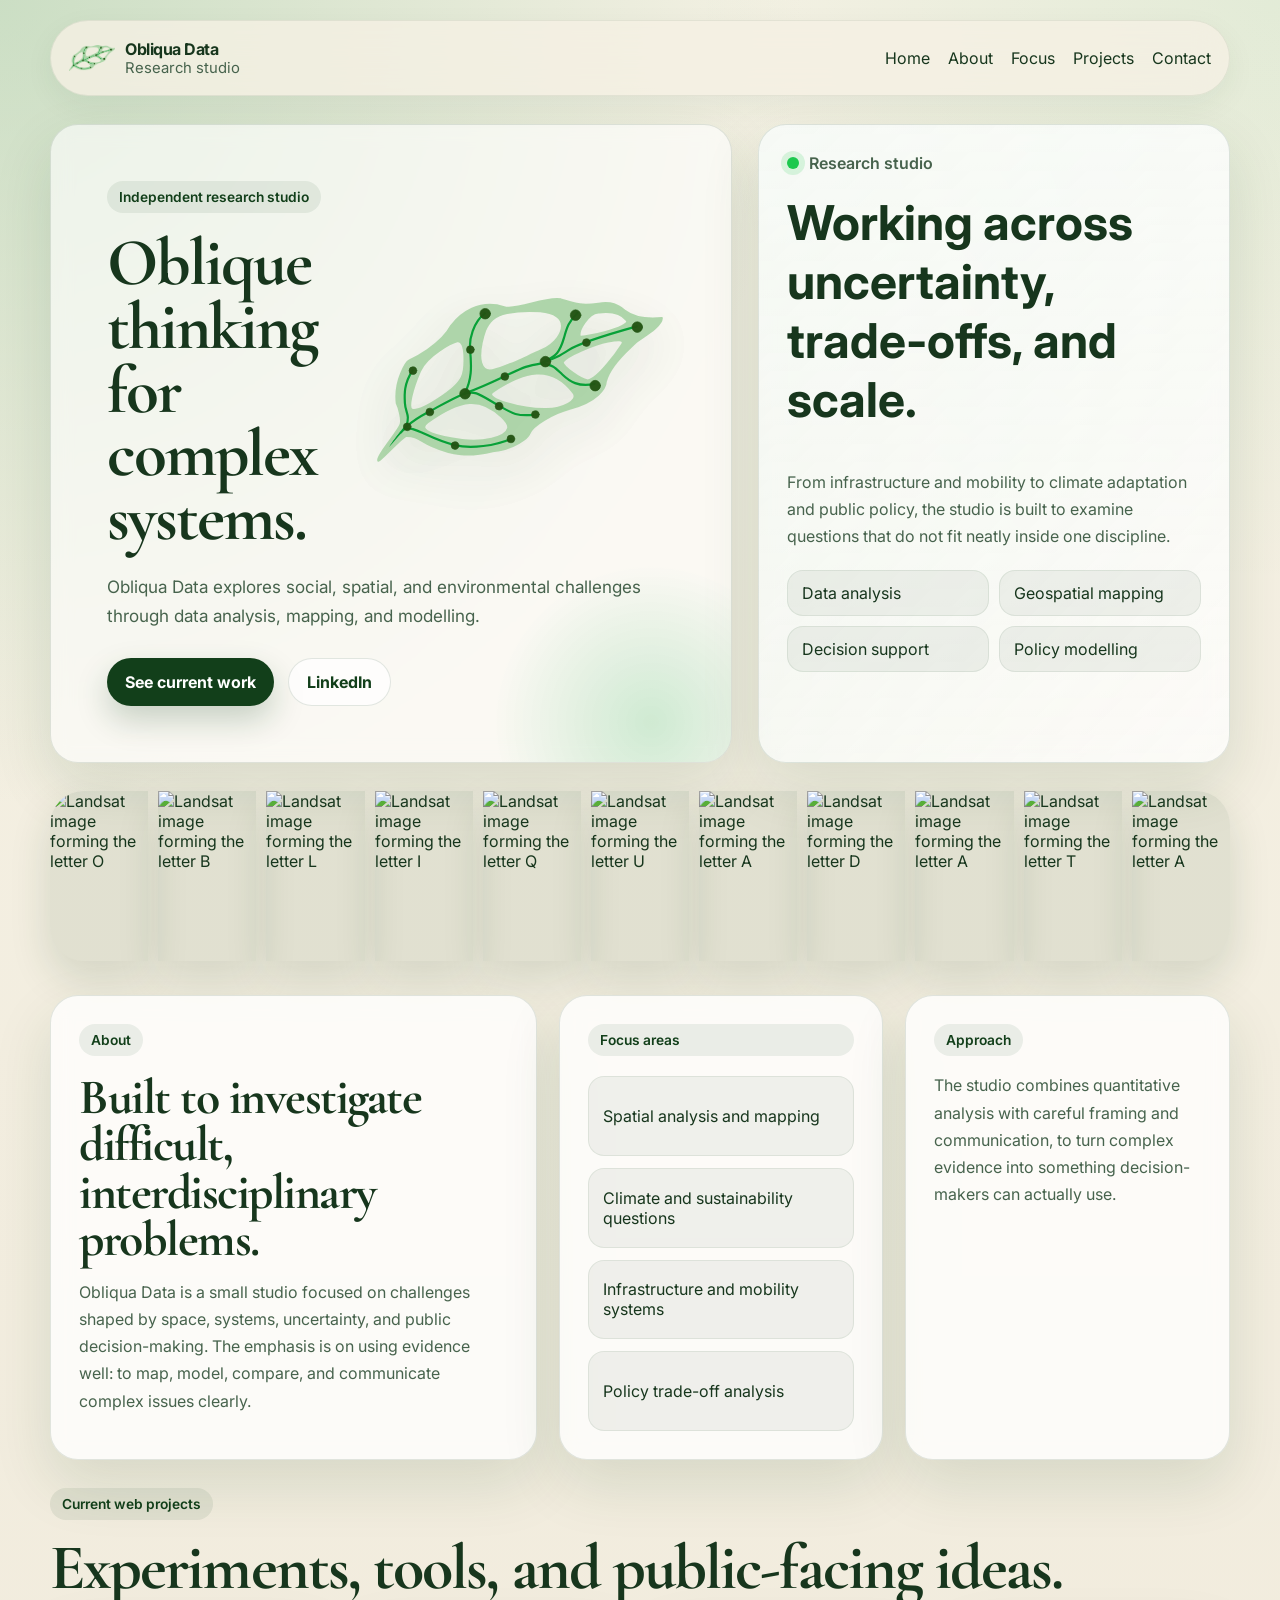
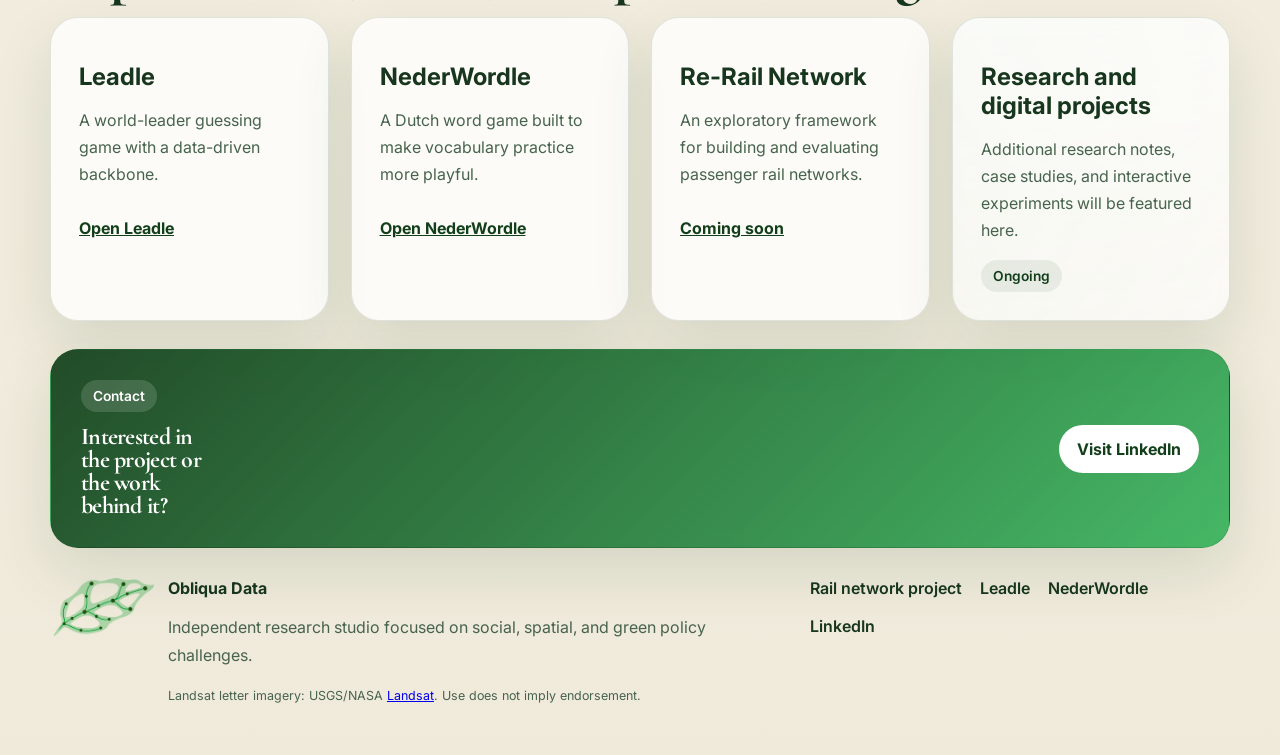
==== commit 8ab3756a: "Update index.html" ====
--- a/index.html
+++ b/index.html
@@ -228,9 +228,9 @@
 
 
           <article class="project-card">
-            <h3>Rail Network from Scratch</h3>
+            <h3>Re-Rail Network</h3>
             <p>An exploratory framework for building and evaluating passenger rail networks.</p>
-            <a href="rail-network/">Explore the rail project</a>
+            <a href="./#projects">Coming soon</a>
           </article>
 
           <article class="project-card project-card-muted">
--- a/styles.css
+++ b/styles.css
@@ -1223,9 +1223,12 @@
   background: var(--green);
 }
 
-.legend-line.backbone { background: #123f1a; }
-.legend-line.spoke { background: #5b9440; }
-.legend-line.augment { background: #c99534; }
+.legend-line.backbone,
+.legend-line.spoke,
+.legend-line.augment { background: #123f1a; }
+.map-legend.rail-colors-enabled .legend-line.backbone { background: #123f1a; }
+.map-legend.rail-colors-enabled .legend-line.spoke { background: #5b9440; }
+.map-legend.rail-colors-enabled .legend-line.augment { background: #c99534; }
 .legend-line.flight-good { background: #246b45; }
 .legend-line.flight-okay { background: #b57422; }
 .legend-line.flight-poor { background: #9d3f36; }
@@ -1531,6 +1534,25 @@
   margin: 3px 0;
 }
 
+.rail-map .rail-color-toggle {
+  padding: 8px 12px;
+  color: var(--text);
+  line-height: 1.35;
+}
+
+.rail-map .rail-color-toggle label {
+  display: flex;
+  align-items: center;
+  gap: 7px;
+  margin: 0;
+  white-space: nowrap;
+  font-weight: 600;
+}
+
+.rail-map .rail-color-toggle input {
+  accent-color: #8a7a55;
+}
+
 .rail-map .leaflet-popup {
   position: absolute;
   text-align: center;
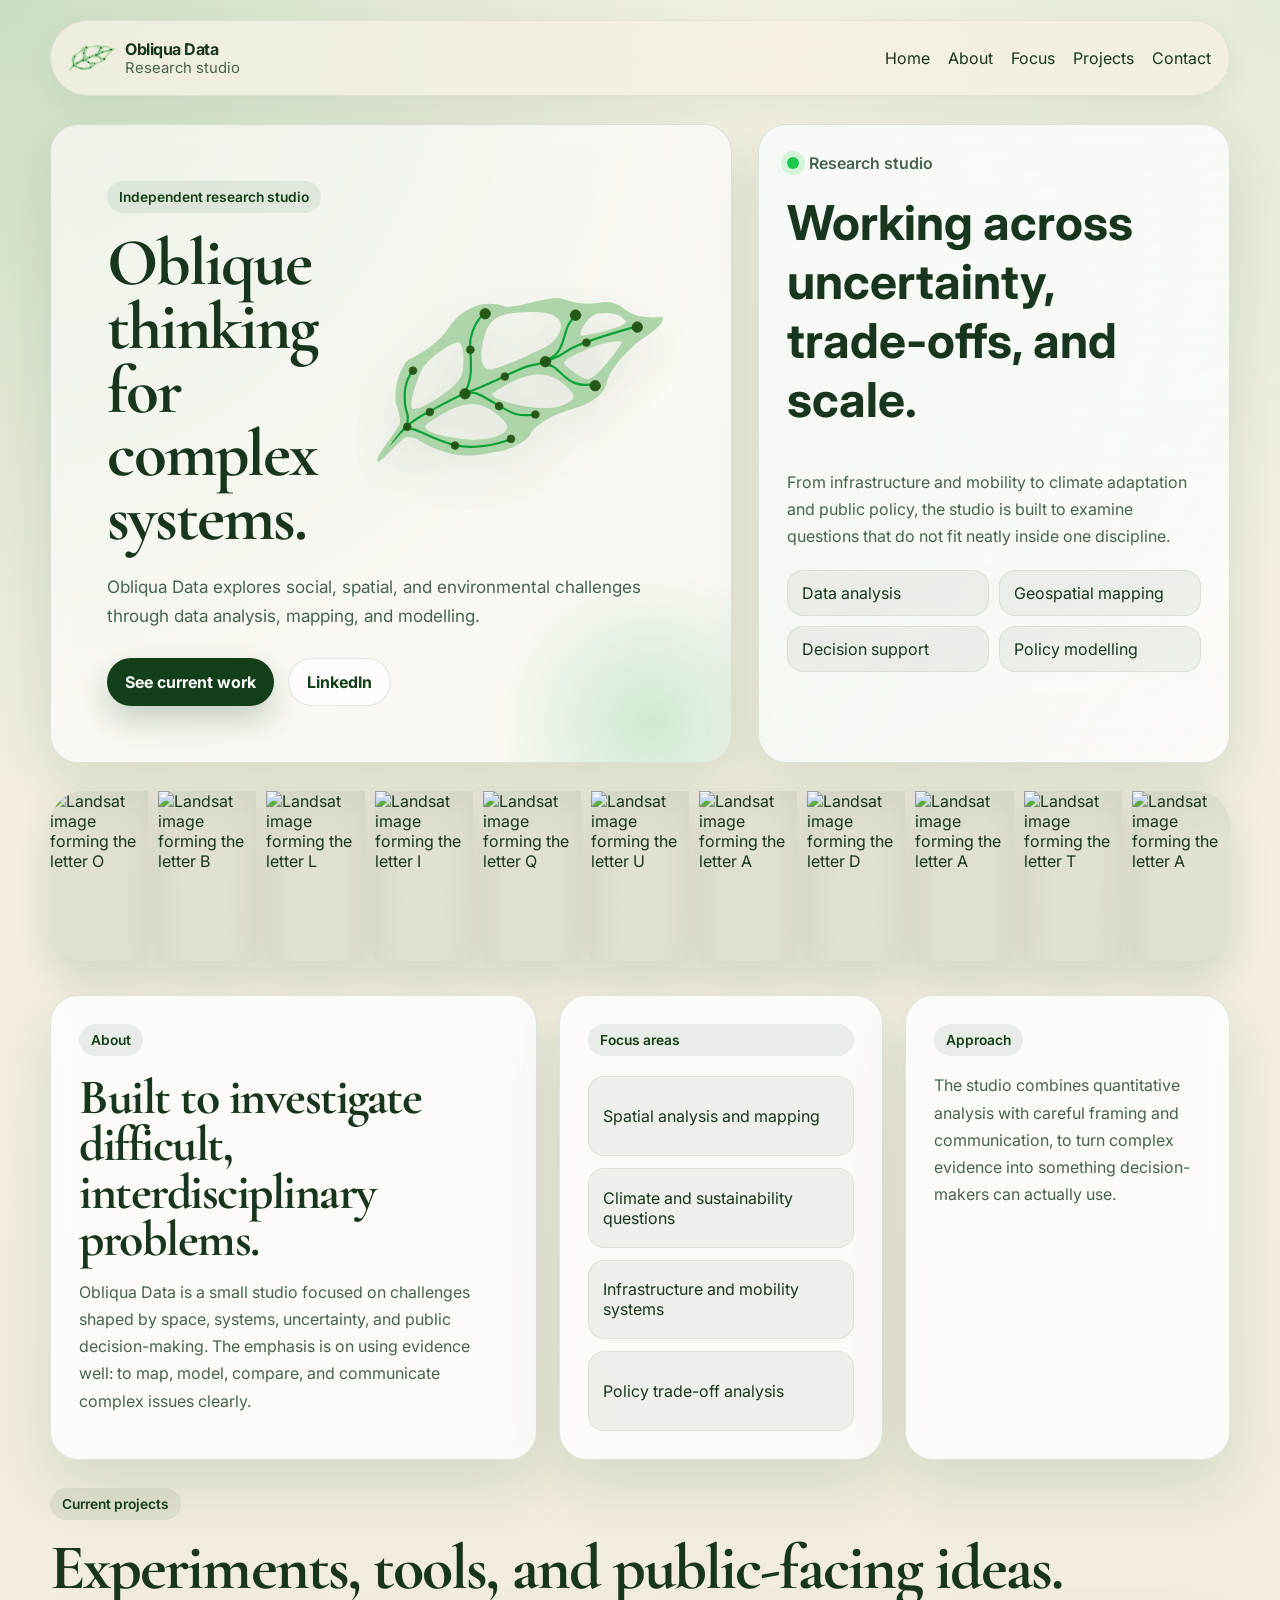
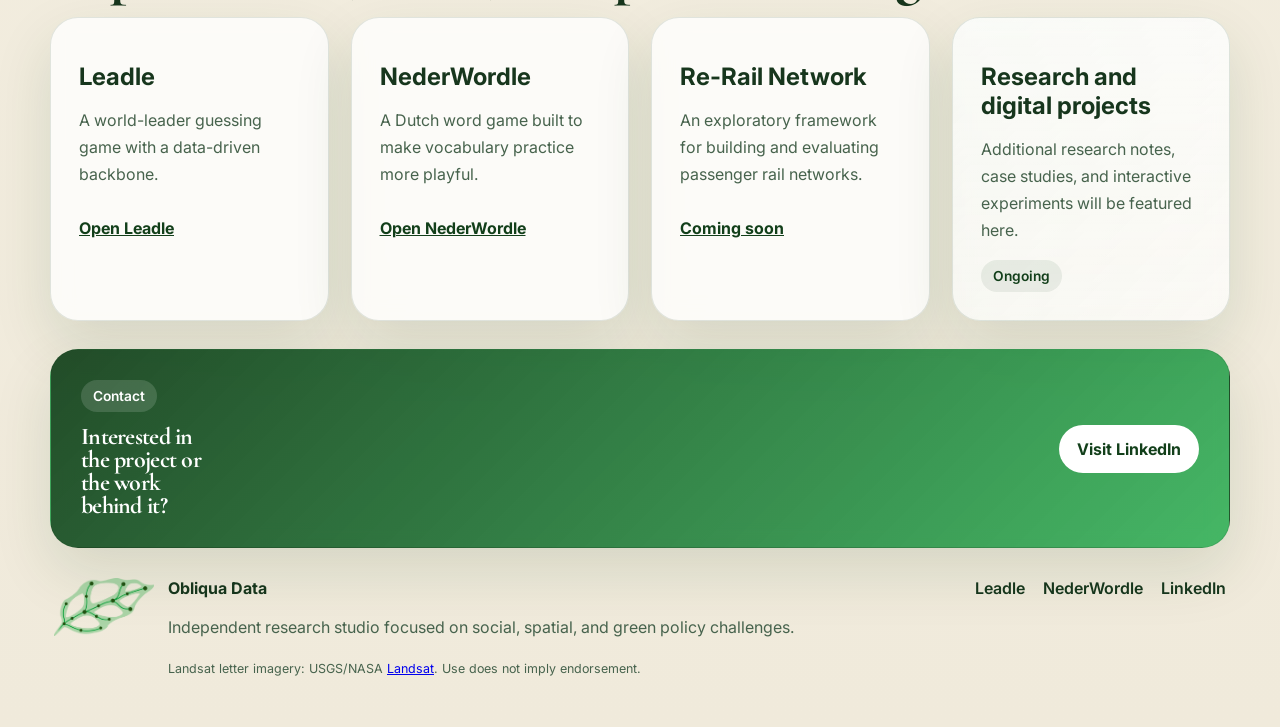
==== commit 73078815: "Fixed section scrolling" ====
--- a/index.html
+++ b/index.html
@@ -209,7 +209,7 @@
 
       <section class="projects" id="projects">
         <div class="section-heading">
-          <span class="section-label">Current web projects</span>
+          <span class="section-label">Current projects</span>
           <h2>Experiments, tools, and public-facing ideas.</h2>
         </div>
 
--- a/styles.css
+++ b/styles.css
@@ -11,6 +11,13 @@
   --green-soft: #a9cfaa;
   --shadow: 0 24px 60px rgba(18, 63, 26, 0.12);
   --radius: 28px;
+  --header-anchor-offset: 50px;
+}
+
+section[id],
+main[id],
+[id].anchor-target {
+  scroll-margin-top: var(--header-anchor-offset);
 }
 
 * {
@@ -19,6 +26,7 @@
 
 html {
   scroll-behavior: smooth;
+  scroll-padding-top: var(--header-anchor-offset);
 }
 
 body {
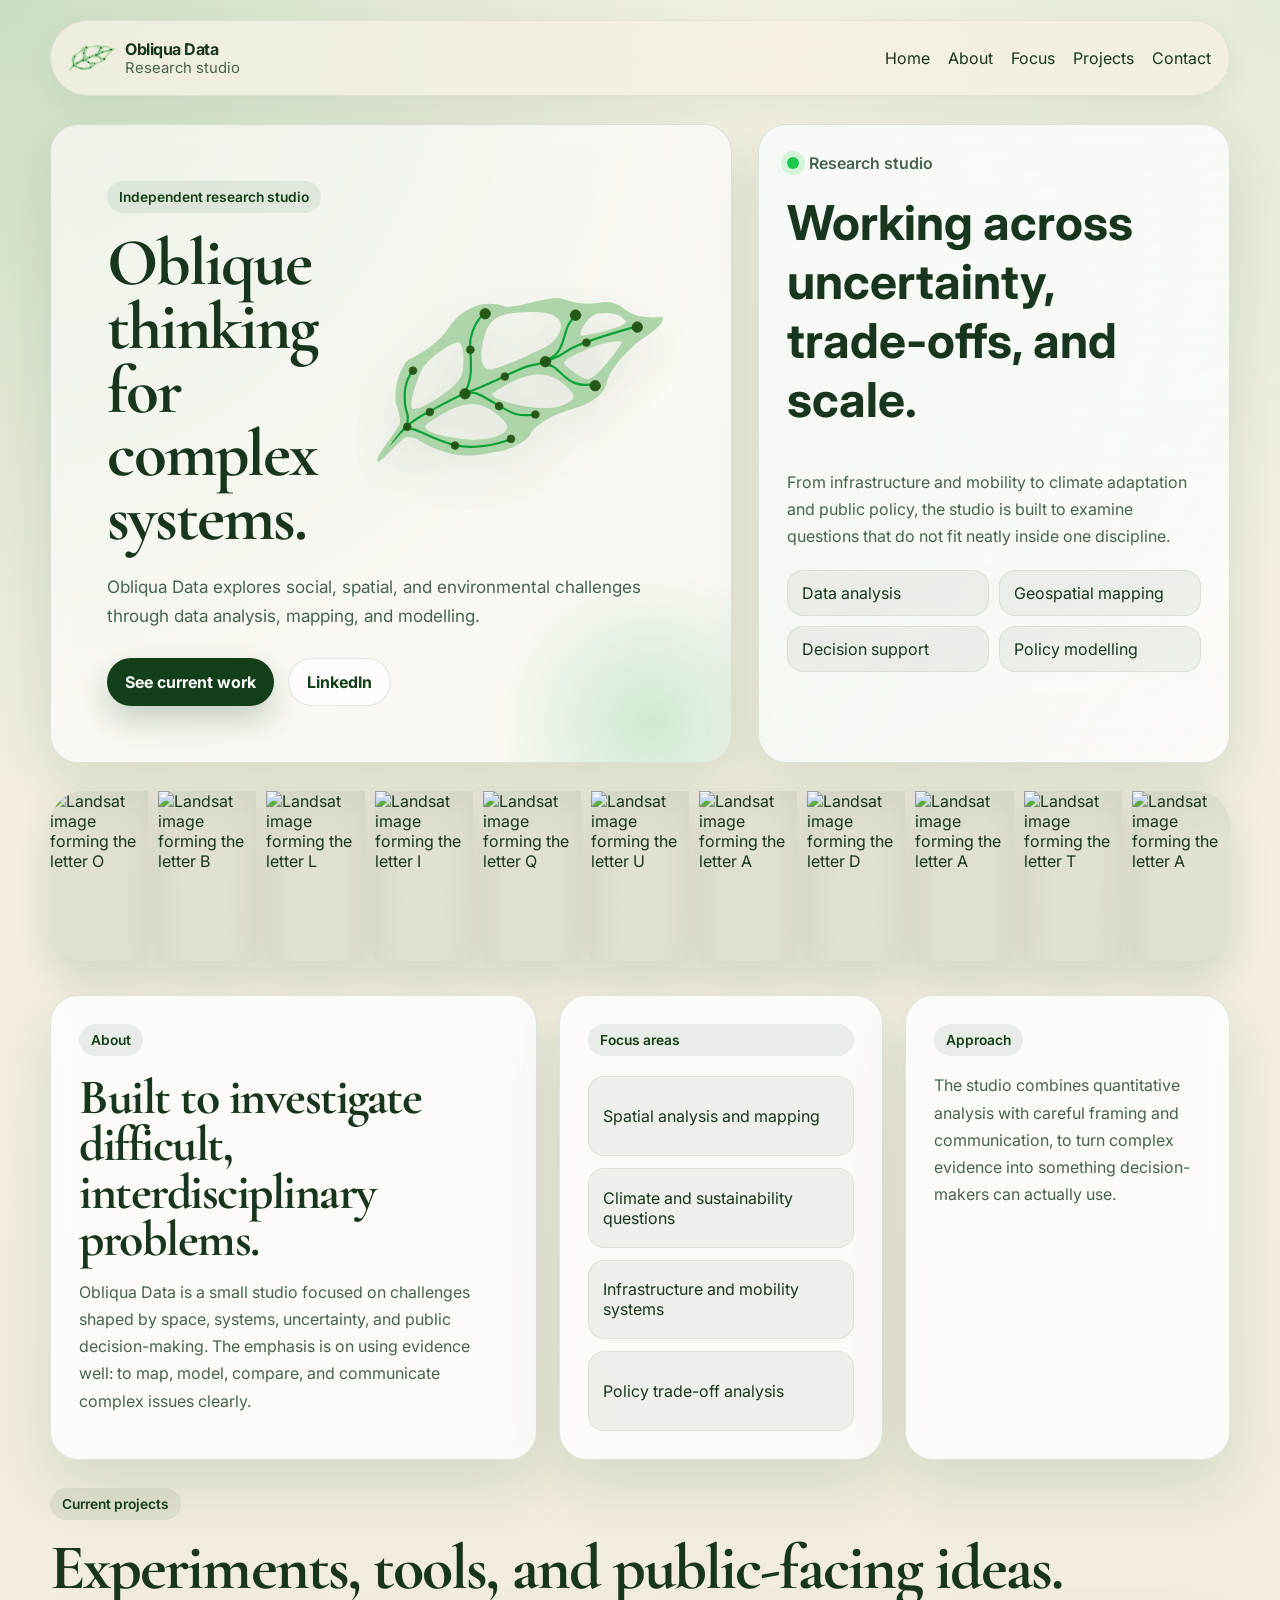
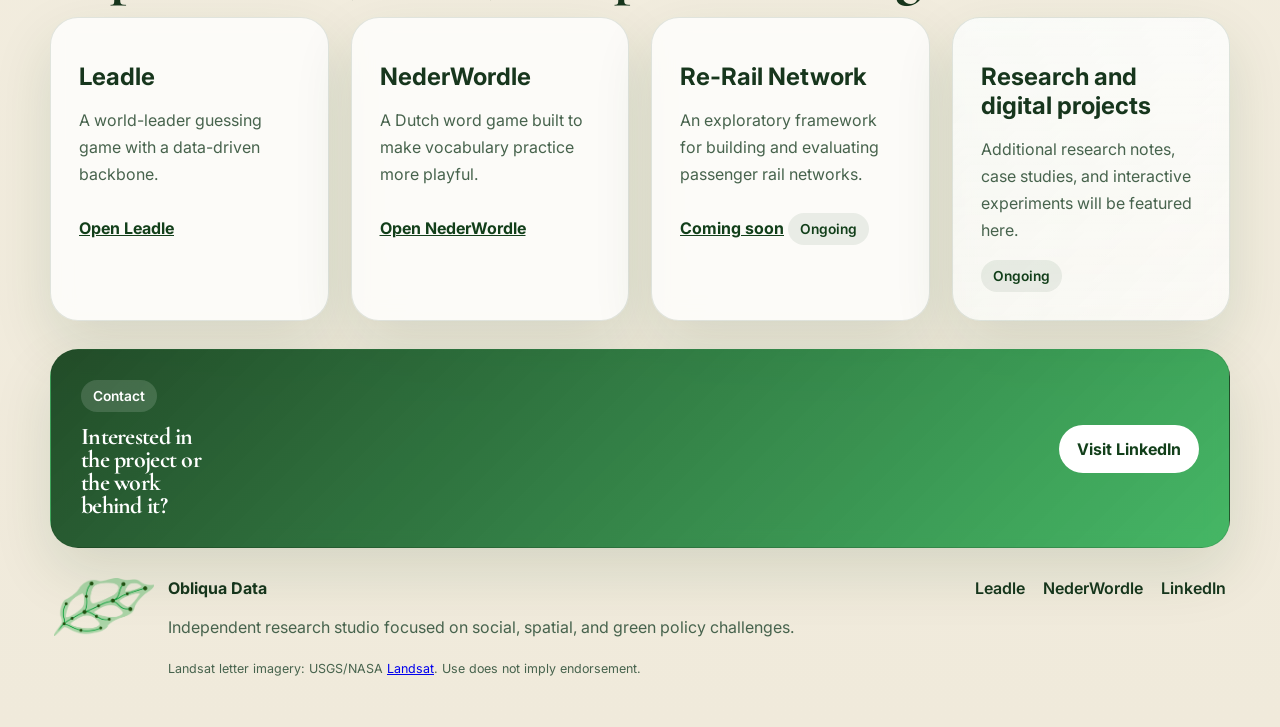
==== commit 4378643c: "Update index.html" ====
--- a/index.html
+++ b/index.html
@@ -231,6 +231,7 @@
             <h3>Re-Rail Network</h3>
             <p>An exploratory framework for building and evaluating passenger rail networks.</p>
             <a href="./#projects">Coming soon</a>
+            <span class="coming-soon">Ongoing</span>
           </article>
 
           <article class="project-card project-card-muted">
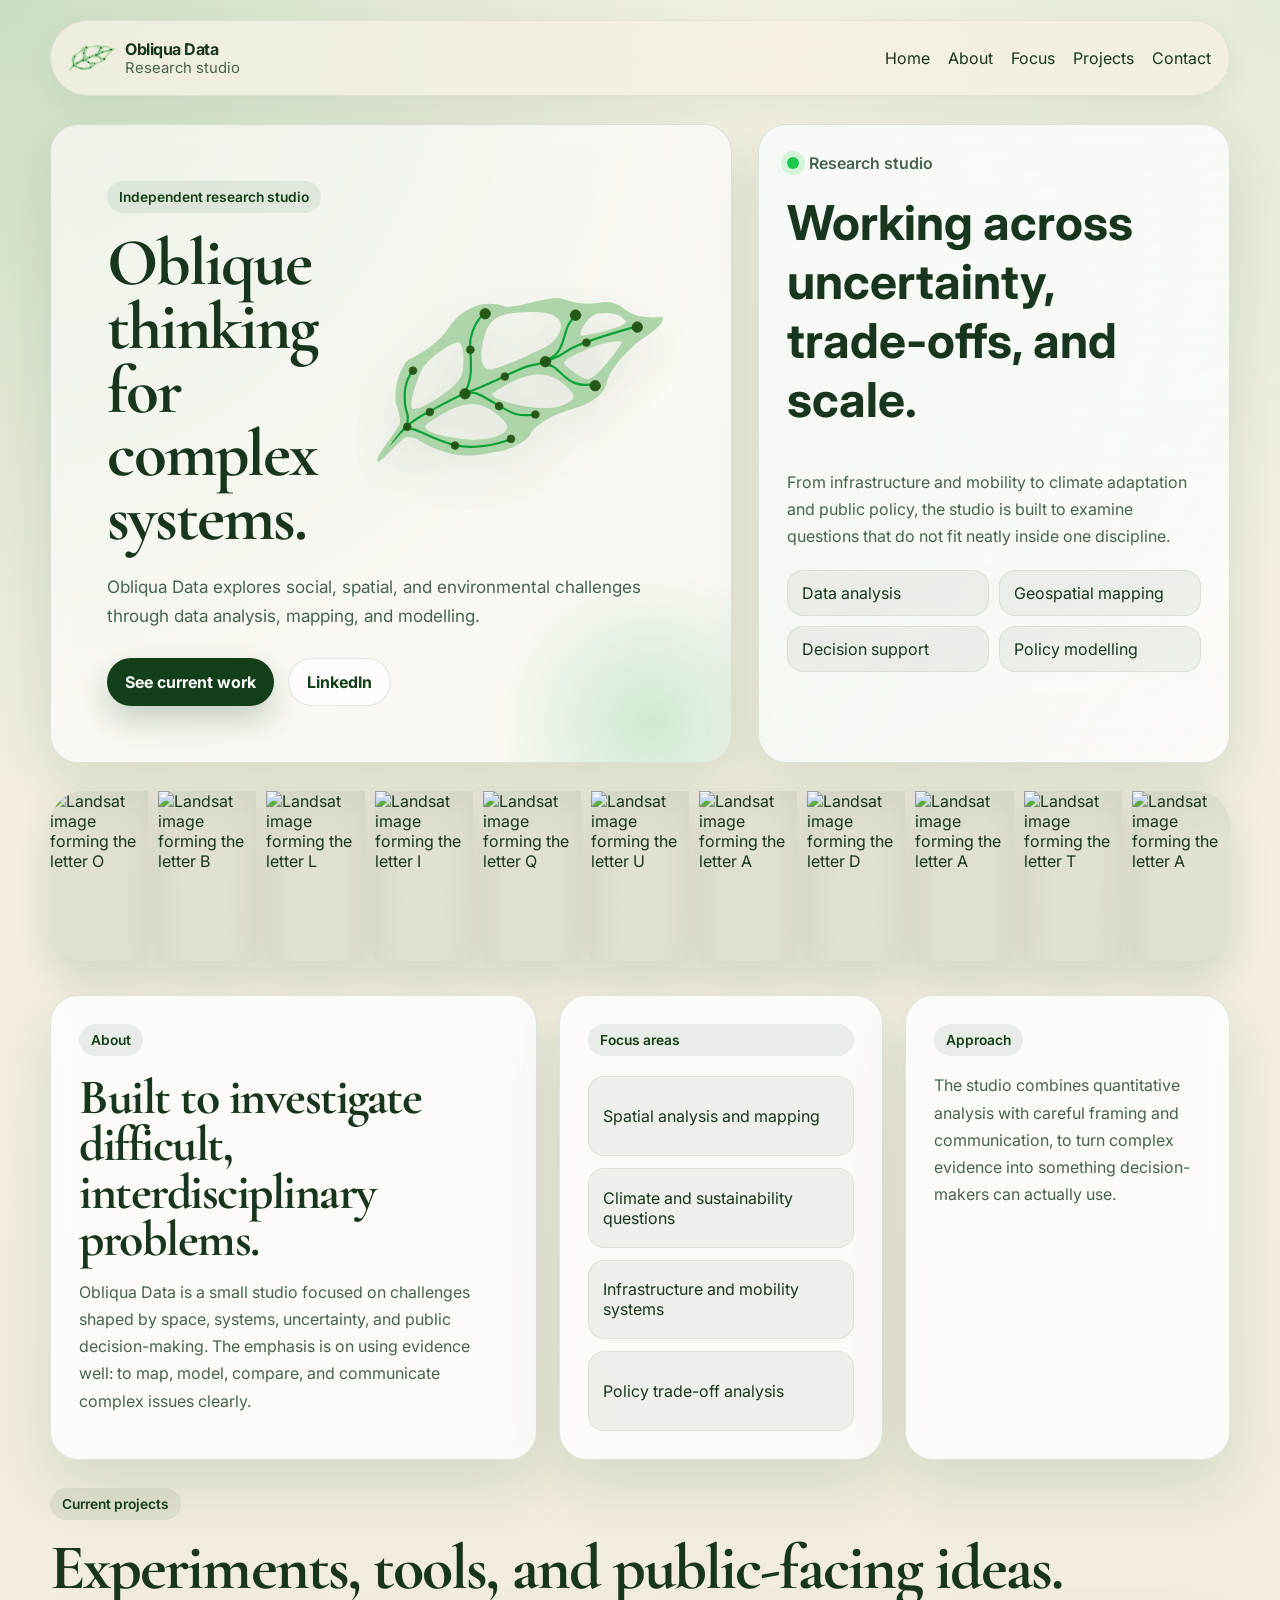
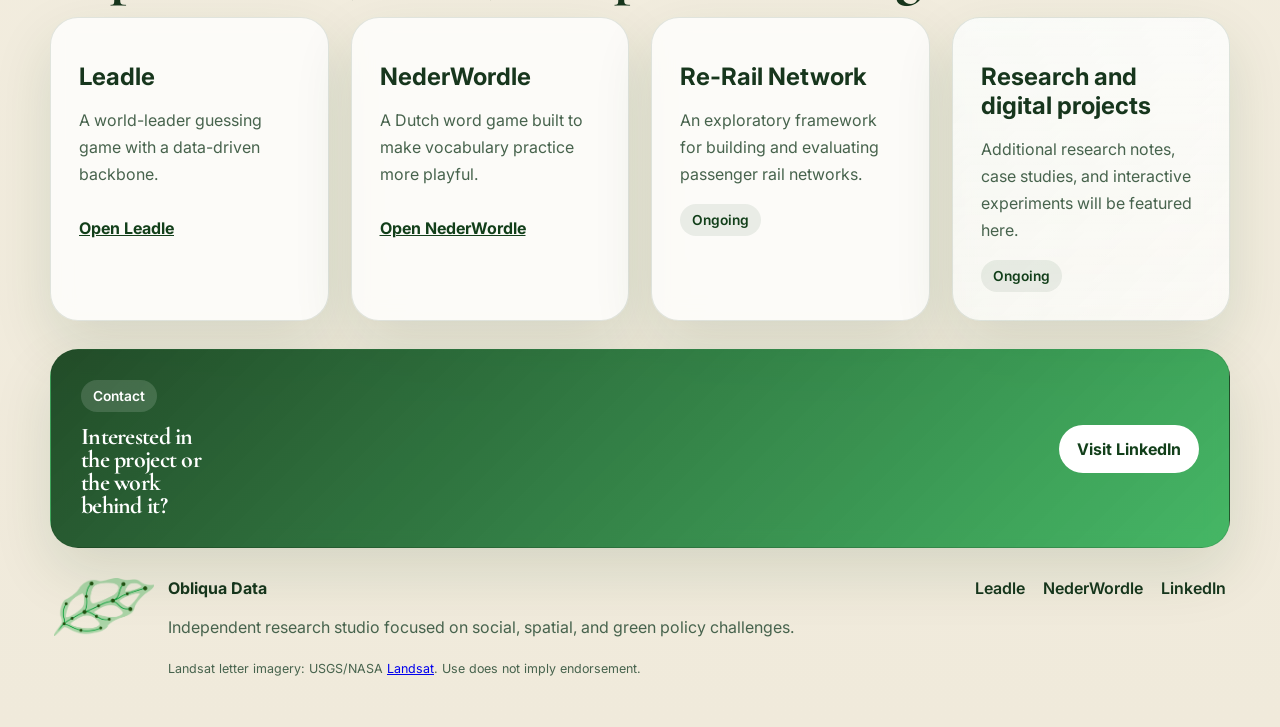
==== commit 3a28c130: "Update index.html" ====
--- a/index.html
+++ b/index.html
@@ -1,32 +1,49 @@
 <!DOCTYPE html>
 <html lang="en">
 <head>
-  <meta charset="UTF-8" />
-  <meta name="viewport" content="width=device-width, initial-scale=1.0" />
+  <meta charset="UTF-8">
+  <meta name="viewport" content="width=device-width, initial-scale=1.0">
+
   <title>Obliqua Data</title>
-  <meta name="description" content="Obliqua Data is an independent, data-driven research studio analyzing complex social, spatial, and green policy challenges." />
-  <meta property="og:title" content="Obliqua Data" />
-  <meta property="og:description" content="Independent research studio for complex social, spatial, and green policy challenges." />
-  <meta property="og:type" content="website" />
-  <meta property="og:image" content="assets/cover.png" />
-  <meta name="theme-color" content="#123f1a" />
-  <link rel="preconnect" href="https://fonts.googleapis.com" />
-  <link rel="preconnect" href="https://fonts.gstatic.com" crossorigin />
-  <link href="https://fonts.googleapis.com/css2?family=Inter:wght@400;500;600;700;800&family=Cormorant+Garamond:wght@500;600;700&display=swap" rel="stylesheet" />
-  <link rel="stylesheet" href="styles.css" />
-
-  <link rel="icon" href="./favicon.ico" type="image/x-icon" />
-  <link rel="icon" type="image/png" sizes="32x32" href="/favicon-32x32.png">
-  <link rel="icon" type="image/png" sizes="16x16" href="/favicon-16x16.png">
+  <meta name="description" content="Obliqua Data is an independent, data-driven research studio analyzing complex social, spatial, and sustainable policy challenges.">
+  <meta name="keywords" content="Obliqua Data, data analysis, geospatial analysis, policy research, sustainable policy, spatial policy, social policy, research studio">
+  <meta name="author" content="Obliqua Data">
+  <meta name="theme-color" content="#123f1a">
+  <link rel="canonical" href="https://obliquadata.github.io/">
 
   <!-- Open Graph -->
   <meta property="og:type" content="website">
-  <meta property="og:site_name" content="ObliquaData">
+  <meta property="og:site_name" content="Obliqua Data">
+  <meta property="og:locale" content="en_GB">
   <meta property="og:title" content="Obliqua Data">
-  <meta property="og:description" content="Obliqua Data is an independent, data-driven research studio analyzing complex social, spatial, and green policy challenges.">
+  <meta property="og:description" content="Independent, data-driven research studio analyzing complex social, spatial, and sustainable policy challenges.">
   <meta property="og:url" content="https://obliquadata.github.io/">
-  <meta property="og:image" content="https://obliquadata.github.io/assets/logo.png">
-  <meta property="og:image:alt" content="Obliqua Data branding image">
+  <meta property="og:image" content="https://obliquadata.github.io/assets/obliqua-og-1200x630.jpg">
+  <meta property="og:image:secure_url" content="https://obliquadata.github.io/assets/obliqua-og-1200x630.jpg">
+  <meta property="og:image:type" content="image/jpeg">
+  <meta property="og:image:width" content="1200">
+  <meta property="og:image:height" content="630">
+  <meta property="og:image:alt" content="Obliqua Data — independent research studio for social, spatial, and sustainable policy challenges">
+
+  <!-- Twitter -->
+  <meta name="twitter:card" content="summary_large_image">
+  <meta name="twitter:title" content="Obliqua Data">
+  <meta name="twitter:description" content="Independent, data-driven research studio analyzing complex social, spatial, and sustainable policy challenges.">
+  <meta name="twitter:url" content="https://obliquadata.github.io/">
+  <meta name="twitter:image" content="https://obliquadata.github.io/assets/obliqua-og-1200x630.jpg">
+  <meta name="twitter:image:alt" content="Obliqua Data — independent research studio for social, spatial, and sustainable policy challenges">
+
+  <!-- Fonts / styles -->
+  <link rel="preconnect" href="https://fonts.googleapis.com">
+  <link rel="preconnect" href="https://fonts.gstatic.com" crossorigin>
+  <link href="https://fonts.googleapis.com/css2?family=Inter:wght@400;500;600;700;800&family=Cormorant+Garamond:wght@500;600;700&display=swap" rel="stylesheet">
+  <link rel="stylesheet" href="./styles.css">
+
+  <!-- Icons -->
+  <link rel="icon" href="./favicon.ico" type="image/x-icon">
+  <link rel="icon" type="image/png" sizes="32x32" href="./favicon-32x32.png">
+  <link rel="icon" type="image/png" sizes="16x16" href="./favicon-16x16.png">
+  <link rel="apple-touch-icon" sizes="180x180" href="./assets/apple-touch-icon.png">
 
   <!-- Google Tag Manager -->
   <script>(function(w,d,s,l,i){w[l]=w[l]||[];w[l].push({'gtm.start':
@@ -230,7 +247,6 @@
           <article class="project-card">
             <h3>Re-Rail Network</h3>
             <p>An exploratory framework for building and evaluating passenger rail networks.</p>
-            <a href="./#projects">Coming soon</a>
             <span class="coming-soon">Ongoing</span>
           </article>
 
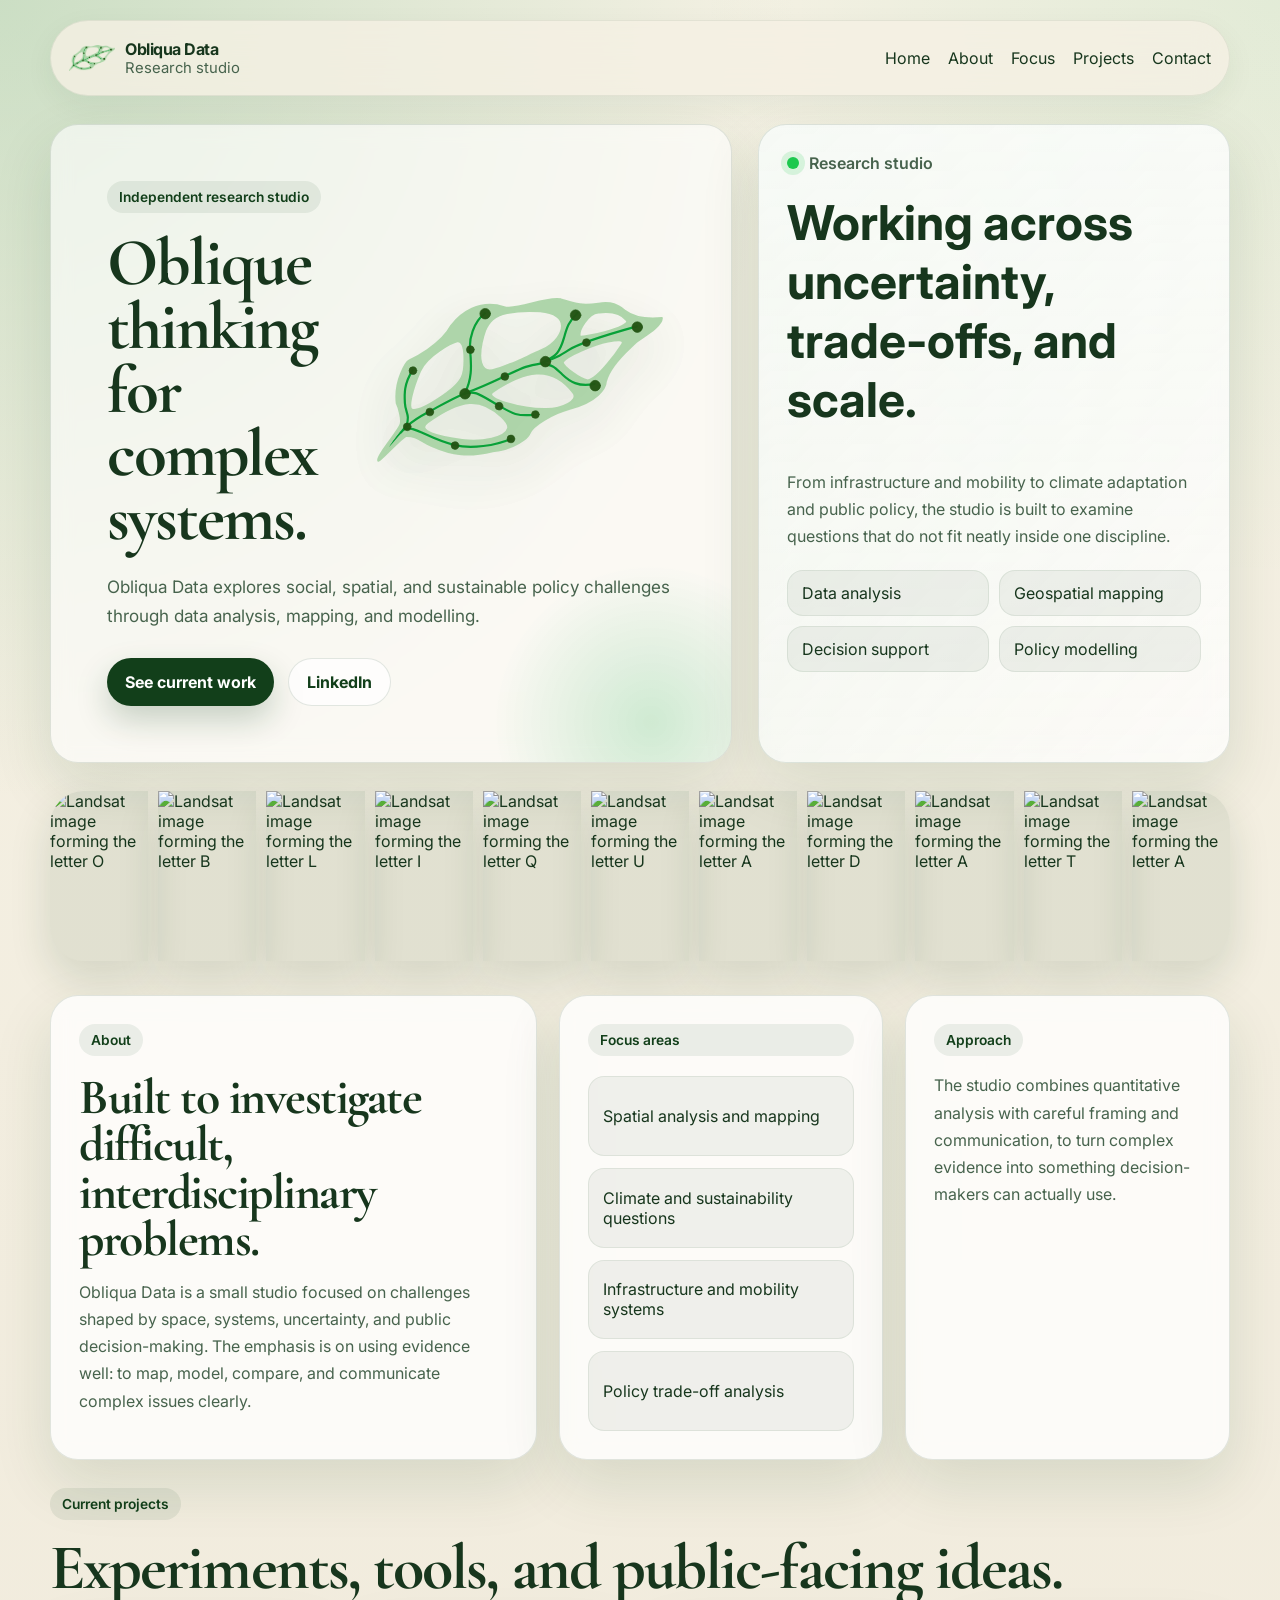
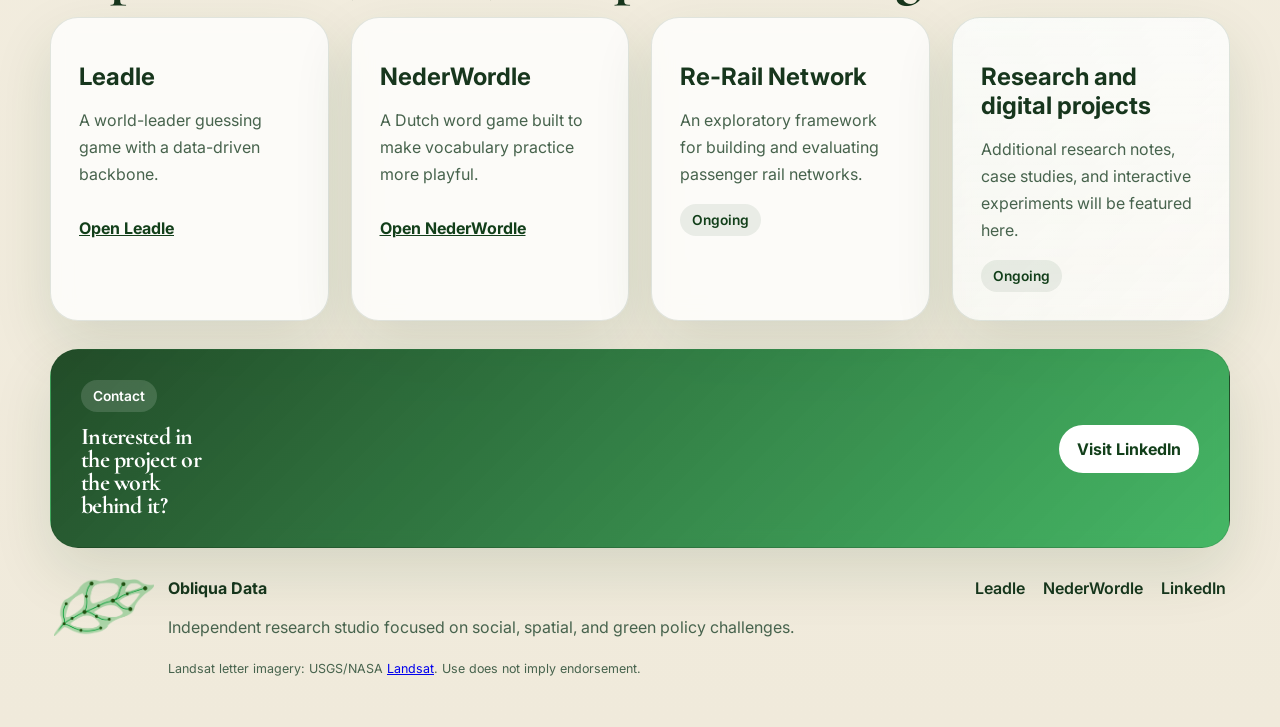
==== commit 58fd7936: "Update index.html" ====
--- a/index.html
+++ b/index.html
@@ -87,7 +87,7 @@
           <span class="eyebrow">Independent research studio</span>
           <h1>Oblique thinking for complex systems.</h1>
           <p class="hero-text">
-            Obliqua Data explores social, spatial, and environmental challenges through data analysis, mapping, and modelling.
+            Obliqua Data explores social, spatial, and sustainable policy challenges through data analysis, mapping, and modelling.
         
           </p>
           <div class="hero-actions">
